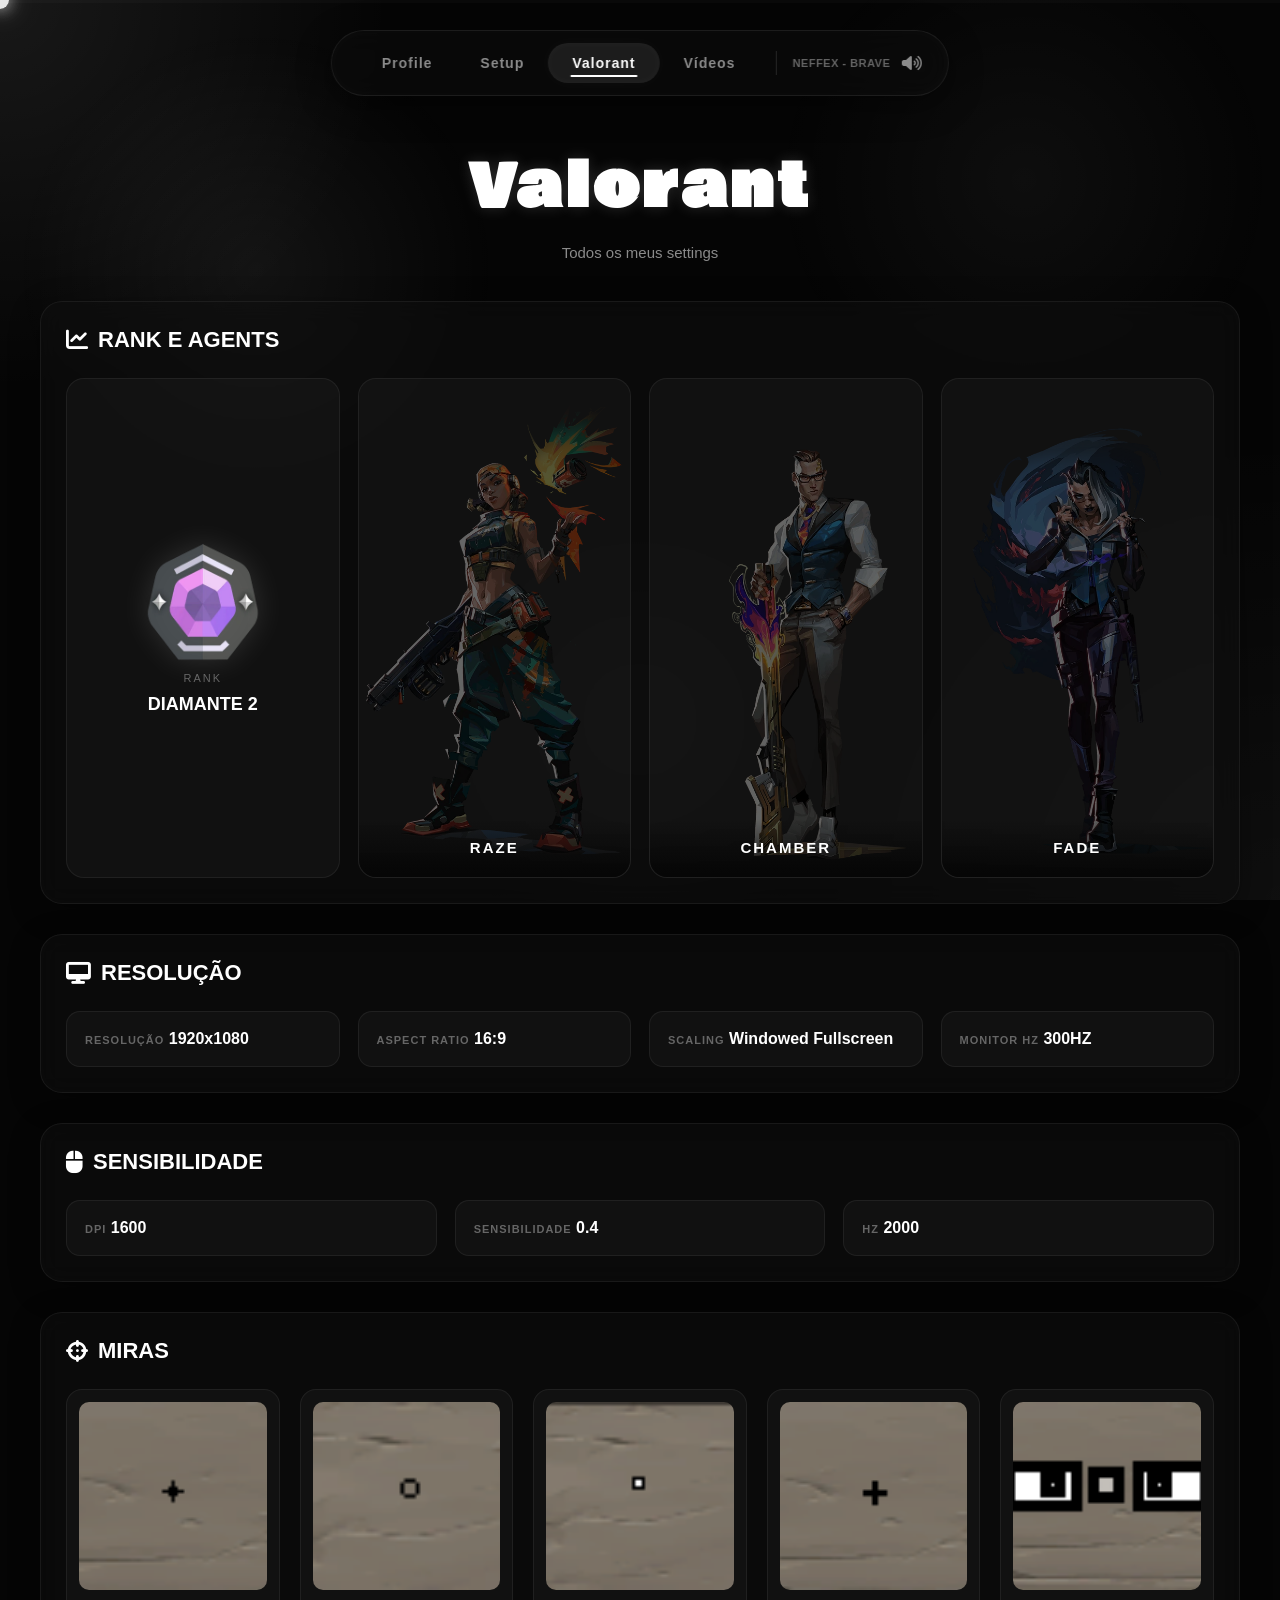
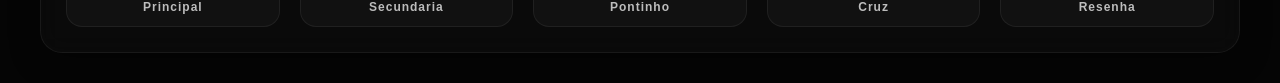
==== setting.html @ 1a4c0a7f "Add files via upload" ====
<!DOCTYPE html>
<html lang="pt-BR">
<head>
    <meta charset="UTF-8">
    <meta name="viewport" content="width=device-width, initial-scale=1.0">
    <title>KSn | Valorant</title>

    <link rel="icon" type="image/png" href="img/logo perfil.png">
    <link rel="stylesheet" href="setting-style.css">
    <link rel="stylesheet" href="https://cdnjs.cloudflare.com/ajax/libs/font-awesome/6.5.1/css/all.min.css">

    <link rel="preconnect" href="https://fonts.googleapis.com">
    <link rel="preconnect" href="https://fonts.gstatic.com" crossorigin>
    <link href="https://fonts.googleapis.com/css2?family=Bowlby+One&family=Carter+One&display=swap" rel="stylesheet">

    <meta name="author" content="KSn">
    <meta property="og:type" content="website">
    <meta property="og:url" content="https://khrissodre.github.io/KSn/">
    <meta property="og:title" content="KSn | Links Oficiais">
    <meta property="og:description" content="Acesse minhas redes sociais, lives e setup.">
    <meta property="og:image" content="https://khrissodre.github.io/KSn/img/logo perfil.png">
    <meta name="twitter:card" content="summary_large_image">
    <meta name="twitter:title" content="KSn | Profile">
    <meta name="twitter:description" content="Player de Valorant. Links oficiais aqui.">
    <meta name="twitter:image" content="img/logo perfil.png">
</head>
<body>

    <div class="music-progress-container">
        <div id="music-progress-bar" class="music-progress-fill"></div>
    </div>

    <div class="particles">
        <span></span><span></span><span></span><span></span>
        <span></span><span></span><span></span><span></span>
    </div>

    <div class="cursor"></div>

    <header>
        <nav class="navbar">
            <a href="index.html">Profile</a>
            <a href="setup.html">Setup</a>
            <a href="setting.html" class="active">Valorant</a>
            <a href="video.html">Vídeos</a>
            <div class="divisor"></div>
            
            <span id="music-status" class="music-text-status">NEFFEX - Brave</span>
            
            <button onclick="toggleMusic()" class="botao-musica" aria-label="Mutar/Desmutar música">
                <i id="img-music" class="fa-solid fa-volume-xmark"></i>
            </button>
        </nav>
    </header>

    <main class="setup-container">

        <h1 class="setup-title">Valorant</h1>
        <p class="setup-subtitle">Todos os meus settings</p>

        <section class="setup-group">
            <h2 class="group-title">
                <i class="fa-solid fa-chart-line"></i> RANK E AGENTS
            </h2>
            <div class="agents-grid">
                <div class="agent-card rank-highlight">
                    <div class="rank-info">
                        <img src="img/Diamond_2_Rank.webp" class="rank-img-main" alt="Rank Diamante 2">
                        <span class="rank-label">RANK</span>
                        <span class="rank-value">DIAMANTE 2</span>
                    </div>
                </div>

                <div class="agent-card">
                    <img src="img/Raze_Full.webp" class="agent-img-full" alt="Raze">
                    <div class="agent-overlay">
                        <span class="agent-name-tag">RAZE</span>
                    </div>
                </div>

                <div class="agent-card">
                    <img src="img/Chamber_Artwork_Full.webp" class="agent-img-full kj-fix" alt="Killjoy">
                    <div class="agent-overlay">
                        <span class="agent-name-tag">CHAMBER</span>
                    </div>
                </div>

                <div class="agent-card">
                    <img src="img/Fade_Full.webp" class="agent-img-full" alt="Fade">
                    <div class="agent-overlay">
                        <span class="agent-name-tag">FADE</span>
                    </div>
                </div>
            </div>
        </section>

        <section class="setup-group">
            <h2 class="group-title">
                <i class="fa-solid fa-desktop"></i> RESOLUÇÃO
            </h2>
            <div class="hardware-grid">
                <div class="hardware-card">
                    <span class="card-label">RESOLUÇÃO</span>
                    <span class="card-value">1920x1080</span>
                </div>
                <div class="hardware-card">
                    <span class="card-label">ASPECT RATIO</span>
                    <span class="card-value">16:9</span>
                </div>
                <div class="hardware-card">
                    <span class="card-label">SCALING</span>
                    <span class="card-value">Windowed Fullscreen</span>
                </div>
                <div class="hardware-card">
                    <span class="card-label">MONITOR HZ</span>
                    <span class="card-value">300HZ</span>
                </div>
            </div>
        </section>

        <section class="setup-group">
            <h2 class="group-title">
                <i class="fa-solid fa-mouse"></i> SENSIBILIDADE
            </h2>
            <div class="hardware-grid">
                <div class="hardware-card">
                    <span class="card-label">DPI</span>
                    <span class="card-value">1600</span>
                </div>
                <div class="hardware-card">
                    <span class="card-label">SENSIBILIDADE</span>
                    <span class="card-value">0.4</span>
                </div>
                <div class="hardware-card">
                    <span class="card-label">HZ</span>
                    <span class="card-value">2000</span>
                </div>
            </div>
        </section>

        <section class="setup-group">
            <h2 class="group-title">
                <i class="fa-solid fa-crosshairs"></i> MIRAS
            </h2>
            <div class="miras-grid">
                <div class="mira-card" data-copy="0;s;1;P;c;8;u;000000FF;h;0;d;1;b;1;z;3;0t;1;0l;3;0v;3;0o;0;0a;1;0f;0;1b;0;S;b;1;c;8;t;000000FF;s;0.642" data-bg="https://images.contentstack.io/v3/assets/bltb6530b2711edd0ca/blt6454d6aa96e622b7/5fa210214a1f680f4f9f7435/icebox_1.jpg">
                    <div class="mira-preview"><img src="img/mira.png" alt="Mira Principal" class="mira-thumb"></div>
                    <div class="mira-name">Principal</div>
                </div>

                <div class="mira-card" data-copy="0;P;c;8;h;0;f;0;0t;3;0l;1;0v;1;0g;1;0o;1;0a;1;0f;0;1t;0;1l;0;1o;0;1a;0;1f;0" data-bg="https://images.contentstack.io/v3/assets/bltb6530b2711edd0ca/blt56598379fc043da9/6078c89b3f9ff70f2af2f6e9/breeze_bg.jpg">
                    <div class="mira-preview"><img src="img/image.png" alt="Mira Secundaria" class="mira-thumb"></div>
                    <div class="mira-name">Secundaria</div>
                </div>

                <div class="mira-card" data-copy="0;P;o;1;d;1;f;0;0b;0;1b;0" data-bg="https://images.contentstack.io/v3/assets/bltb6530b2711edd0ca/blt0dfaa6ffdd0dd2d4/6171b12b5fb0ba2eb4e5e45c/fracture_keyart.jpg">
                    <div class="mira-preview"><img src="img/mirapotinho.png" alt="Mira Pontinho" class="mira-thumb"></div>
                    <div class="mira-name">Pontinho</div>
                </div>

                <div class="mira-card" data-copy="0;s;1;P;c;8;u;000000FF;h;0;d;1;a;0.0;0l;4;0v;4;0o;0;0a;1;0f;0;1b;0;S;b;1;c;8;t;000000FF;s;0.64" data-bg="https://images.contentstack.io/v3/assets/bltb6530b2711edd0ca/blt18b456860af867d7/642c8d20a672721473be9f65/Valorant_Bind_2023_v1.jpg">
                    <div class="mira-preview"><img src="img/cruzmira.png" alt="Mira Cruz" class="mira-thumb"></div>
                    <div class="mira-name">Cruz</div>
                </div>

                <div class="mira-card" data-copy="0;c;1;s;1;P;t;4;o;1;d;1;z;5;a;0.556;0t;10;0l;20;0v;0;0g;1;0o;13;0a;1;0f;0;1t;1;1l;1;1v;0;1g;1;1o;14;1a;1;1s;0.064;1e;0.375;S;c;0;s;0.628;o;1" data-bg="https://images.contentstack.io/v3/assets/bltb6530b2711edd0ca/blt8ef691b058fe8b14/62a1141df9012f462bb0df3a/Valorant_Pearl_Map_Loading_Screen.jpg">
                    <div class="mira-preview"><img src="img/resenhamira.png" alt="Mira Resenha" class="mira-thumb"></div>
                    <div class="mira-name">Resenha</div>
                </div>
            </div>
        </section>

    </main>

    <audio id="musica" loop preload="auto">
        <source src="audio/NEFFEX - Brave [Copyright Free] No.217.mp3" type="audio/mpeg">
    </audio>

    <div id="mira-modal" class="mira-modal-overlay">
        <div class="mira-modal-container">
            <button class="mira-modal-close" onclick="fecharModalMira()"><i class="fa-solid fa-xmark"></i></button>
            <div id="mira-modal-bg" class="mira-modal-gameplay">
                <img id="mira-modal-target" src="" alt="Mira Ampliada" class="mira-center-crosshair">
            </div>
            <div class="mira-modal-info">
                <h3 id="mira-modal-title">Nome da Mira</h3>
                <p><i class="fa-regular fa-copy"></i> Código copiado com sucesso! Pronto para importar no jogo.</p>
            </div>
        </div>
    </div>

    <script>
    // ==================================================
    // 1. CONTROLE DE ÁUDIO COM PROGRESSO VISUAL
    // ==================================================
    const musica = document.getElementById("musica");
    const iconeMusica = document.getElementById("img-music");
    const musicProgressBar = document.getElementById("music-progress-bar");

    if (musica) {
        musica.volume = 0.15;

        const musicaMutada = localStorage.getItem("musicMuted");
        if (musicaMutada === "true") {
            musica.muted = true;
            if (iconeMusica) iconeMusica.className = "fa-solid fa-volume-xmark";
        } else {
            musica.muted = false;
            if (iconeMusica) iconeMusica.className = "fa-solid fa-volume-high";
        }

        function sincronizarETocar() {
            const tempoSalvo = localStorage.getItem("musicTime");
            if (tempoSalvo && musica.currentTime === 0) {
                musica.currentTime = parseFloat(tempoSalvo);
            }
            musica.play().catch(() => { console.log("Autoplay aguardando interação."); });
        }

        musica.addEventListener("loadedmetadata", sincronizarETocar);
        sincronizarETocar();
        document.addEventListener("click", sincronizarETocar, { once: true });

        setInterval(() => {
            if (!musica.paused && musica.currentTime > 0) {
                localStorage.setItem("musicTime", musica.currentTime);
                
                if (musica.duration && musicProgressBar) {
                    const porcentagem = (musica.currentTime / musica.duration) * 100;
                    musicProgressBar.style.width = `${porcentagem}%`;
                }
            }
        }, 250);
    }

    window.toggleMusic = function() {
        if (!musica) return;
        musica.muted = !musica.muted;
        if (iconeMusica) {
            iconeMusica.className = musica.muted ? "fa-solid fa-volume-xmark" : "fa-solid fa-volume-high";
        }
        localStorage.setItem("musicMuted", musica.muted);
    };

    // ==================================================
    // 2. CONFIGURAÇÃO DO CURSOR CUSTOMIZADO E EVENTOS
    // ==================================================
    window.addEventListener("DOMContentLoaded", () => {
        const cursor = document.querySelector(".cursor");
        const modalOverlay = document.getElementById('mira-modal');
        
        if (cursor) {
            document.addEventListener("mousemove", (e) => {
                if (e.clientX >= window.innerWidth - 16 || e.clientY >= window.innerHeight - 5 || e.clientX <= 5 || e.clientY <= 5) {
                    cursor.style.display = "none";
                } else {
                    cursor.style.display = "block";
                }
                cursor.style.left = e.clientX + "px";
                cursor.style.top = e.clientY + "px";
            });

            document.addEventListener("mouseleave", () => {
                cursor.style.display = "none";
            });

            const hoverItems = document.querySelectorAll("a, button, .mira-card, .mira-modal-close");
            hoverItems.forEach(item => {
                item.addEventListener("mouseenter", () => cursor.classList.add("active"));
                item.addEventListener("mouseleave", () => cursor.classList.remove("active"));
            });

            const videoWrappers = document.querySelectorAll(".video-wrapper");
            videoWrappers.forEach(wrapper => {
                wrapper.addEventListener("mouseenter", () => cursor.style.display = "none");
                wrapper.addEventListener("mouseleave", () => cursor.style.display = "block");
            });
        }

        // Evento de fechamento ao clicar fora do container do modal
        if (modalOverlay) {
            modalOverlay.addEventListener('click', (e) => {
                if (e.target === modalOverlay) {
                    fecharModalMira();
                }
            });
        }
    });

    // ==================================================
    // 3. COPIAR MIRAS + SELETOR INTEGRADO DO MODAL SHOWCASE
    // ==================================================
    const miraCards = document.querySelectorAll(".mira-card");
    miraCards.forEach(card => {
        card.addEventListener("click", () => {
            const texto = card.getAttribute("data-copy");

            navigator.clipboard.writeText(texto).then(() => {
                const antiga = card.querySelector(".copy-mini");
                if (antiga) antiga.remove();

                const notif = document.createElement("div");
                notif.className = "copy-mini";
                notif.innerHTML = `<i class="fa-solid fa-check"></i> Copiado`;
                card.appendChild(notif);

                setTimeout(() => {
                    notif.style.opacity = "0";
                    notif.style.transform = "translateY(-5px)";
                    setTimeout(() => notif.remove(), 250);
                }, 1200);

                // --- Disparo do Modal Showcase ---
                const tituloMira = card.querySelector('.mira-name').innerText;
                const imagemMiraSrc = card.querySelector('.mira-thumb').src;
                const mapaFundoUrl = card.getAttribute('data-bg');

                document.getElementById('mira-modal-title').innerText = tituloMira;
                document.getElementById('mira-modal-target').src = imagemMiraSrc;
                document.getElementById('mira-modal-bg').style.backgroundImage = `url('${mapaFundoUrl}')`;

                const modal = document.getElementById('mira-modal');
                if (modal) modal.classList.add('active');
            });
        });
    });

    function fecharModalMira() {
        const modal = document.getElementById('mira-modal');
        if (modal) modal.classList.remove('active');
    }
    </script>
</body>
</html>
---- setting-style.css ----
/* ==================================================
   1. RESET / CONFIGURAÇÕES GLOBAIS & SCROLLBAR
================================================== */
* {
    margin: 0;
    padding: 0;
    box-sizing: border-box;
    scrollbar-width: thin;
    scrollbar-color: rgba(255, 255, 255, 0.25) rgba(255, 255, 255, 0.03);
}

/* CHROME / EDGE / SAFARI SCROLLBAR */
::-webkit-scrollbar {
    width: 10px;
}
::-webkit-scrollbar-track {
    background: rgba(255, 255, 255, 0.03);
    border-radius: 10px;
}
::-webkit-scrollbar-thumb {
    background: rgba(255, 255, 255, 0.15);
    border-radius: 10px;
    border: 2px solid rgba(0, 0, 0, 0.3);
}
::-webkit-scrollbar-thumb:hover {
    background: rgba(255, 255, 255, 0.3);
}

/* ==================================================
   2. ROOT VARIABLES
================================================== */
:root {
    --white: #ffffff;
    --white-soft: rgba(255, 255, 255, 0.12);
    --white-glow: rgba(255, 255, 255, 0.35);
    --bg: #050505;
    --card: #0f0f0f;
    --card-2: #141414;
    --text: #ffffff;
    --text-soft: #8b8b8b;
    --border: rgba(255, 255, 255, 0.08);
}

/* ==================================================
   3. BODY & BACKGROUND ANIMATION
================================================== */
body {
    font-family: 'Segoe UI', sans-serif;
    color: var(--text);
    overflow-x: hidden;
    min-height: 100vh;
    cursor: none; /* Cursor customizado apenas no desktop */
    position: relative;
    background: 
        radial-gradient(circle at top left, rgba(255, 255, 255, 0.08), transparent 25%),
        radial-gradient(circle at bottom right, rgba(255, 255, 255, 0.04), transparent 30%),
        #050505;
    background-attachment: fixed;
}

body::before {
    content: "";
    position: fixed;
    inset: 0;
    z-index: -2;
    pointer-events: none;
    background:
        radial-gradient(circle at 20% 30%, rgba(255, 255, 255, 0.06), transparent 20%),
        radial-gradient(circle at 80% 20%, rgba(255, 255, 255, 0.04), transparent 20%),
        radial-gradient(circle at 50% 80%, rgba(255, 255, 255, 0.04), transparent 25%);
    animation: backgroundMove 12s ease-in-out infinite alternate;
}

@keyframes backgroundMove {
    0% { transform: translateY(0) scale(1); }
    100% { transform: translateY(-20px) scale(1.05); }
}

/* ==================================================
   4. SISTEMA VISUAL DA MÚSICA (FIXED TOP BAR)
================================================== */
.music-progress-container {
    position: fixed;
    top: 0;
    left: 0;
    width: 100%;
    height: 3px;
    background: rgba(255, 255, 255, 0.02);
    z-index: 999999;
    overflow: hidden;
}

.music-progress-fill {
    height: 100%;
    width: 0%;
    background: #ffffff;
    box-shadow: 0 0 10px rgba(255, 255, 255, 0.8), 0 0 5px rgba(255, 255, 255, 0.4);
    transition: width 0.2s linear;
}

.music-text-status {
    font-size: 11px;
    font-weight: 600;
    letter-spacing: 0.5px;
    color: #8b8b8b;
    margin-right: 12px;
    text-transform: uppercase;
    white-space: nowrap;
    animation: textPulse 2s ease-in-out infinite alternate;
    opacity: 0.7;
    display: inline-block !important;
}

@keyframes textPulse {
    0% { opacity: 0.4; text-shadow: 0 0 0px rgba(255, 255, 255, 0); }
    100% { opacity: 0.8; text-shadow: 0 0 4px rgba(255, 255, 255, 0.1); }
}

/* ==================================================
   5. CURSOR CUSTOMIZADO
================================================== */
.cursor {
    position: fixed;
    top: 0;
    left: 0;
    z-index: 1000000;
    width: 18px;
    height: 18px;
    pointer-events: none;
    border-radius: 50%;
    background: rgba(255, 255, 255, 0.9);
    transform: translate(-50%, -50%);
    box-shadow: 0 0 15px rgba(255, 255, 255, 0.7), 0 0 30px rgba(255, 255, 255, 0.4);
    transition: width .2s ease, height .2s ease, background .2s ease, box-shadow .2s ease;
}

.cursor.active {
    width: 30px;
    height: 30px;
    background: rgba(255, 255, 255, 0.15);
    box-shadow: 0 0 20px rgba(255, 255, 255, 0.4);
}

/* Força elementos interativos a herdarem a ausência de cursor nativo no desktop */
a, button, .mira-card, .mira-modal-close {
    cursor: none;
}

/* ==================================================
   6. NAVBAR & ELEMENTS
================================================== */
.navbar {
    display: flex;
    align-items: center;
    width: fit-content;
    position: fixed;
    top: 10px;
    left: 50%;
    transform: translateX(-50%);
    z-index: 1000;
    margin: 20px auto 0;
    padding: 12px 26px;
    border-radius: 60px;
    border: 1px solid rgba(255, 255, 255, 0.08);
    background: rgba(15, 15, 15, 0.45);
    backdrop-filter: blur(14px);
    -webkit-backdrop-filter: blur(14px);
    box-shadow: 0 8px 35px rgba(0, 0, 0, 0.45), inset 0 0 20px rgba(255, 255, 255, 0.02);
    transition: .35s ease;
}

.navbar:hover {
    box-shadow: 0 10px 40px rgba(0, 0, 0, 0.55), 0 0 25px rgba(255, 255, 255, 0.05);
}

.navbar a {
    position: relative;
    text-decoration: none;
    color: #8b8b8b;
    font-size: 14px;
    font-weight: 600;
    letter-spacing: 1px;
    padding: 12px 24px;
    border-radius: 40px;
    transition: color .3s ease, background .3s ease, transform .3s ease;
}

.navbar a:hover {
    color: white;
    transform: translateY(-2px);
    background: rgba(255, 255, 255, 0.05);
}

.navbar a.active {
    color: white;
    background: rgba(255, 255, 255, 0.08);
    box-shadow: inset 0 0 10px rgba(255, 255, 255, 0.04), 0 0 15px rgba(255, 255, 255, 0.03);
}

.navbar a::after {
    content: "";
    position: absolute;
    left: 50%;
    bottom: 6px;
    width: 0%;
    height: 2px;
    border-radius: 10px;
    background: white;
    transform: translateX(-50%);
    transition: .35s ease;
}

.navbar a:hover::after,
.navbar a.active::after {
    width: 60%;
}

.divisor {
    width: 1px;
    height: 24px;
    margin: 0 16px;
    background: rgba(255, 255, 255, 0.12);
}

.botao-musica {
    display: inline-flex;
    align-items: center;
    justify-content: center;
    background: transparent;
    border: none;
    color: #8b8b8b;
    font-size: 16px;
    padding: 0;
    transition: color .3s ease, transform .3s ease;
}

.botao-musica:hover {
    color: #ffffff;
    transform: scale(1.15);
}

/* ==================================================
   7. LAYOUT MAIN CONTENT (TITLES & SECTIONS)
================================================== */
.setup-container {
    padding: 0 20px;
}

.setup-title {
    margin-top: 140px;
    text-align: center;
    font-family: 'Bowlby One', sans-serif;
    font-size: 60px;
    letter-spacing: 4px;
    color: white;
    text-shadow: 0 0 15px rgba(255, 255, 255, 0.15);
}

.setup-subtitle {
    text-align: center;
    margin-top: 10px;
    margin-bottom: 40px;
    color: var(--text-soft);
    font-size: 15px;
}

.setup-group {
    max-width: 1200px;
    margin: 0 auto 30px;
    padding: 25px;
    border-radius: 22px;
    background: rgba(15, 15, 15, 0.55);
    border: 1px solid rgba(255, 255, 255, 0.06);
    backdrop-filter: blur(12px);
    box-shadow: 0 8px 30px rgba(0, 0, 0, 0.35);
}

.group-title {
    display: flex;
    align-items: center;
    gap: 10px;
    margin-bottom: 25px;
    font-size: 22px;
    color: white;
}

.setup-title, .setup-subtitle, .setup-group {
    animation: fadeUp 1s ease forwards;
}

@keyframes fadeUp {
    from { opacity: 0; transform: translateY(30px); }
    to { opacity: 1; transform: translateY(0); }
}

/* ==================================================
   8. SEÇÃO: RANK E AGENTES
================================================== */
.agents-grid {
    display: grid;
    grid-template-columns: repeat(4, 1fr);
    gap: 18px;
}

.agent-card {
    position: relative;
    height: 500px;
    overflow: hidden;
    border-radius: 18px;
    background: rgba(255, 255, 255, 0.03);
    border: 1px solid rgba(255, 255, 255, 0.06);
    transition: .35s ease;
}

.agent-card:hover {
    transform: translateY(-5px);
    border-color: rgba(255, 255, 255, 0.18);
    box-shadow: 0 0 20px rgba(255, 255, 255, 0.05);
}

.agent-img-full {
    position: absolute;
    top: 50%;
    left: 50%;
    transform: translate(-50%, -50%);
    max-height: 470px;
    width: auto;
    object-fit: contain;
    padding-left: 18px;
    filter: brightness(0.4);
    transition: .35s ease;
}

.agent-card:nth-child(2) .agent-img-full { left: 48%; }
.agent-card:nth-child(3) .agent-img-full { left: 56%; }

.agent-card:hover .agent-img-full {
    transform: translate(-50%, -50%) scale(1.05);
    filter: brightness(1);
}

.agent-overlay {
    position: absolute;
    bottom: 0;
    width: 100%;
    padding: 20px;
    text-align: center;
    background: linear-gradient(to top, rgba(5, 5, 5, 0.95), transparent);
}

.agent-name-tag {
    font-size: 15px;
    font-weight: 700;
    letter-spacing: 2px;
    color: white;
}

.rank-highlight {
    display: flex;
    justify-content: center;
    align-items: center;
}

.rank-info {
    display: flex;
    flex-direction: column;
    align-items: center;
    gap: 10px;
}

.rank-img-main {
    width: 120px;
    filter: drop-shadow(0 0 15px rgba(255, 255, 255, 0.15));
}

.rank-label {
    font-size: 11px;
    letter-spacing: 2px;
    color: #666;
}

.rank-value {
    font-size: 18px;
    font-weight: 700;
    color: white;
}

/* ==================================================
   9. SEÇÕES: RESOLUÇÃO & SENSIBILIDADE
================================================== */
.hardware-grid {
    display: grid;
    grid-template-columns: repeat(auto-fit, minmax(180px, 1fr));
    gap: 18px;
}

.hardware-card {
    padding: 18px;
    border-radius: 14px;
    background: rgba(255, 255, 255, 0.03);
    border: 1px solid rgba(255, 255, 255, 0.06);
    transition: .3s ease;
}

.hardware-card:hover {
    transform: translateY(-4px);
    border-color: rgba(255, 255, 255, 0.18);
    background: rgba(255, 255, 255, 0.04);
}

.card-label {
    font-size: 11px;
    font-weight: 700;
    letter-spacing: 1px;
    color: #666;
}

.card-value {
    margin-top: 6px;
    font-size: 16px;
    font-weight: 600;
    color: white;
}

/* ==================================================
   10. SEÇÃO: MIRAS & COPY ACTION
================================================== */
.miras-grid {
    display: grid;
    grid-template-columns: repeat(5, 1fr);
    flex-wrap: wrap;
    gap: 20px;
}

.mira-card {
    position: relative;
    width: 100%;
    padding: 12px;
    border-radius: 16px;
    background: rgba(255, 255, 255, 0.03);
    border: 1px solid rgba(255, 255, 255, 0.06);
    transition: .3s ease;
}

.mira-card:hover {
    transform: translateY(-4px);
    border-color: rgba(255, 255, 255, 0.18);
}

.mira-preview {
    width: 100%;
    aspect-ratio: 1/1;
    overflow: hidden;
    border-radius: 10px;
    background: #111;
    display: flex;
    align-items: center;
    justify-content: center;
}

.mira-preview img {
    width: 100%;
    height: 100%;
    object-fit: cover;
    transition: .3s ease;
}

.mira-card:hover img {
    transform: scale(1.05);
}

.mira-name {
    margin-top: 10px;
    text-align: center;
    font-size: 12px;
    font-weight: 700;
    letter-spacing: 1px;
    color: #bdbdbd;
}

.copy-mini {
    position: absolute;
    top: 10px;
    right: 10px;
    z-index: 20;
    display: flex;
    align-items: center;
    gap: 6px;
    padding: 6px 10px;
    border-radius: 10px;
    background: rgba(0, 0, 0, 0.85);
    border: 1px solid rgba(255, 255, 255, 0.08);
    backdrop-filter: blur(10px);
    font-size: 11px;
    color: white;
    animation: fadeMini .25s ease;
}

@keyframes fadeMini {
    from { opacity: 0; transform: translateY(-6px); }
    to { opacity: 1; transform: translateY(0); }
}

/* ==================================================
   11. SISTEMA DE VISUALIZAÇÃO DE MIRAS (MODAL SHOWCASE)
================================================== */
.mira-modal-overlay {
    position: fixed;
    inset: 0;
    background: rgba(5, 5, 5, 0.82);
    backdrop-filter: blur(12px);
    -webkit-backdrop-filter: blur(12px);
    z-index: 999999;
    display: flex;
    align-items: center;
    justify-content: center;
    opacity: 0;
    pointer-events: none;
    transition: opacity 0.3s ease;
}

.mira-modal-overlay.active {
    opacity: 1;
    pointer-events: auto;
}

.mira-modal-container {
    width: 90%;
    max-width: 750px;
    background: rgba(15, 15, 15, 0.85);
    border: 1px solid var(--border);
    border-radius: 20px;
    overflow: hidden;
    position: relative;
    box-shadow: 0 25px 60px rgba(0, 0, 0, 0.65), inset 0 0 30px rgba(255, 255, 255, 0.01);
    transform: scale(0.92);
    transition: transform 0.3s cubic-bezier(0.34, 1.56, 0.64, 1);
    text-align: left; 
}

.mira-modal-overlay.active .mira-modal-container {
    transform: scale(1);
}

.mira-modal-close {
    position: absolute;
    top: 15px;
    right: 15px;
    background: rgba(5, 5, 5, 0.6);
    border: 1px solid var(--border);
    backdrop-filter: blur(5px);
    color: var(--text-soft);
    width: 38px;
    height: 38px;
    border-radius: 50%;
    display: flex;
    align-items: center;
    justify-content: center;
    font-size: 14px;
    z-index: 100;
    transition: color 0.3s, transform 0.3s, border-color 0.3s;
}

.mira-modal-close:hover {
    color: var(--text);
    border-color: rgba(255, 255, 255, 0.3);
    transform: scale(1.05);
}

.mira-modal-gameplay {
    width: 100%;
    height: 420px;
    background-size: cover;
    background-position: center;
    position: relative;
    display: flex;
    align-items: center;
    justify-content: center;
    border-bottom: 1px solid var(--border);
}

.mira-modal-gameplay::before {
    content: "";
    position: absolute;
    inset: 0;
    background: radial-gradient(circle, transparent 30%, rgba(5, 5, 5, 0.6) 100%);
    pointer-events: none;
}

.mira-center-crosshair {
    position: relative;
    z-index: 10;
    max-width: 55px;
    max-height: 55px;
    object-fit: contain;
    image-rendering: pixelated;
    filter: drop-shadow(0 0 1px rgba(0,0,0,0.5));
}

.mira-modal-info {
    padding: 22px 25px;
    background: rgba(10, 10, 10, 0.4);
    width: 100%;
}

.mira-modal-info h3 {
    font-size: 20px;
    font-weight: 700;
    margin-bottom: 6px;
    color: var(--text);
    letter-spacing: 0.5px;
}

.mira-modal-info p {
    font-size: 13px;
    color: var(--text-soft);
    display: flex;
    align-items: center;
    gap: 8px;
}

.mira-modal-info p i {
    color: #4cd137;
}

/* ==================================================
   12. MEDIA QUERIES (RESPONSIVIDADE)
================================================== */
@media (max-width: 992px) {
    .agents-grid {
        grid-template-columns: repeat(2, 1fr);
    }
    .agent-card {
        height: 400px;
    }
    .agent-img-full {
        max-height: 370px;
    }
}

@media (max-width: 768px) {
    /* Força o cursor nativo do celular e esconde o customizado */
    html, body, a, button, iframe, .card, .card * {
        cursor: auto !important;
    }
    
    .cursor, .music-text-status {
        display: none !important;
    }

    .navbar {
        top: 10px;
        width: 95%;
        padding: 10px 14px;
        justify-content: center;
        flex-wrap: wrap;
        gap: 6px;
        border-radius: 40px;
    }

    .navbar a {
        font-size: 12px;
        padding: 8px 10px;
        white-space: nowrap;
    }

    .divisor { 
        display: none; 
    }

    .botao-musica { 
        font-size: 14px; 
        padding: 6px; 
    }

    .setup-title { 
        font-size: 34px; 
        margin-top: 110px; 
        letter-spacing: 2px; 
    }

    .setup-subtitle { 
        font-size: 13px; 
        padding: 0 12px; 
    }

    .setup-group { 
        width: 100%; 
        padding: 16px; 
        border-radius: 16px; 
        margin: 0 auto 20px;
    }

    .agents-grid {
        grid-template-columns: 1fr;
    }

    .miras-grid {
        justify-content: center;
    }
    
    .mira-modal-gameplay {
        height: 280px;
    }
}
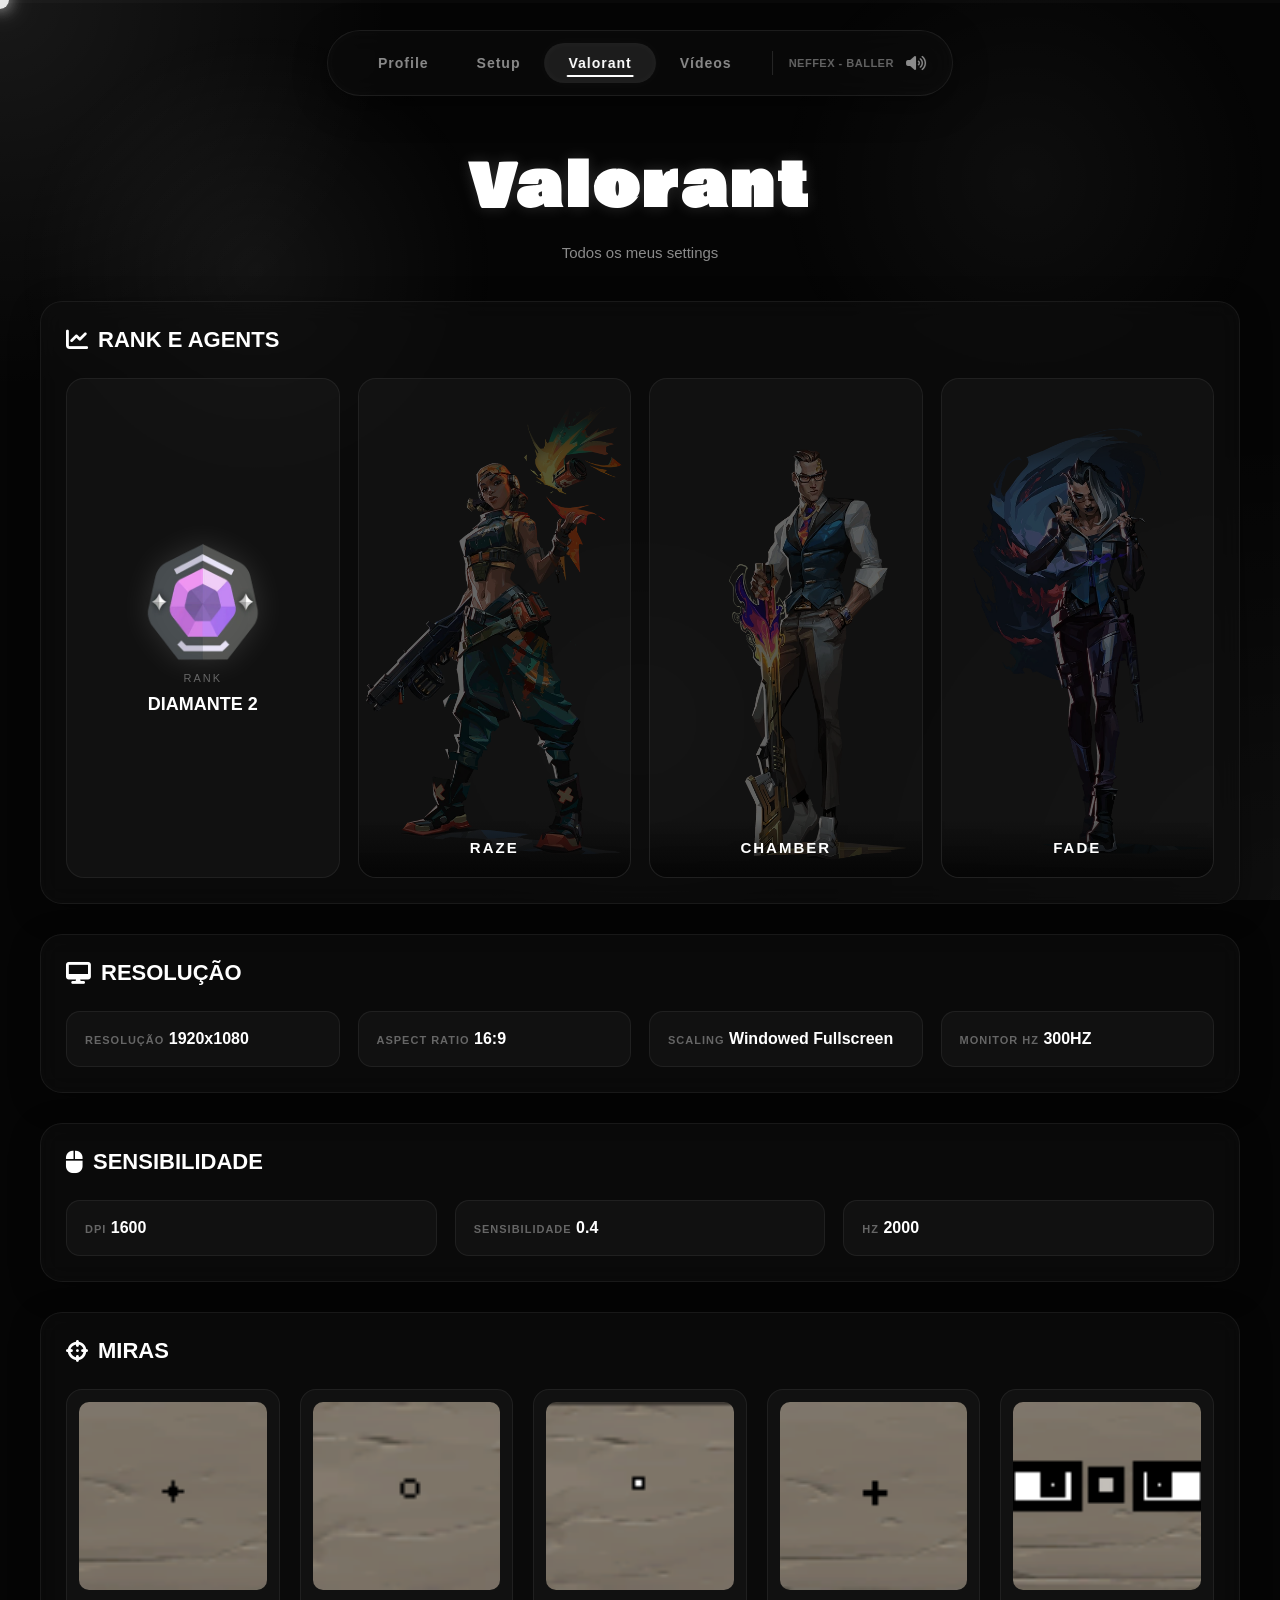
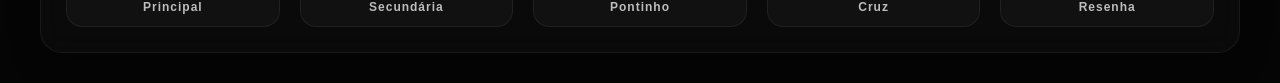
==== commit 04194ea0: "Add files via upload" ====
--- a/setting.html
+++ b/setting.html
@@ -45,7 +45,7 @@
             <a href="video.html">Vídeos</a>
             <div class="divisor"></div>
             
-            <span id="music-status" class="music-text-status">NEFFEX - Brave</span>
+            <span id="music-status" class="music-text-status">NEFFEX - Baller</span>
             
             <button onclick="toggleMusic()" class="botao-musica" aria-label="Mutar/Desmutar música">
                 <i id="img-music" class="fa-solid fa-volume-xmark"></i>
@@ -79,7 +79,7 @@
                 </div>
 
                 <div class="agent-card">
-                    <img src="img/Chamber_Artwork_Full.webp" class="agent-img-full kj-fix" alt="Killjoy">
+                    <img src="img/Chamber_Artwork_Full.webp" class="agent-img-full kj-fix" alt="Chamber">
                     <div class="agent-overlay">
                         <span class="agent-name-tag">CHAMBER</span>
                     </div>
@@ -143,28 +143,28 @@
                 <i class="fa-solid fa-crosshairs"></i> MIRAS
             </h2>
             <div class="miras-grid">
-                <div class="mira-card" data-copy="0;s;1;P;c;8;u;000000FF;h;0;d;1;b;1;z;3;0t;1;0l;3;0v;3;0o;0;0a;1;0f;0;1b;0;S;b;1;c;8;t;000000FF;s;0.642" data-bg="https://images.contentstack.io/v3/assets/bltb6530b2711edd0ca/blt6454d6aa96e622b7/5fa210214a1f680f4f9f7435/icebox_1.jpg">
-                    <div class="mira-preview"><img src="img/mira.png" alt="Mira Principal" class="mira-thumb"></div>
+                <div class="mira-card" data-copy="0;s;1;P;c;8;u;000000FF;h;0;d;1;b;1;z;3;0t;1;0l;3;0v;3;0o;0;0a;1;0f;0;1b;0;S;b;1;c;8;t;000000FF;s;0.642" data-image="img/Miraestrelinhafull.png">
+                    <div class="mira-preview"><img src="img/Miraestrelinha.png" alt="Mira Principal" class="mira-thumb"></div>
                     <div class="mira-name">Principal</div>
                 </div>
 
-                <div class="mira-card" data-copy="0;P;c;8;h;0;f;0;0t;3;0l;1;0v;1;0g;1;0o;1;0a;1;0f;0;1t;0;1l;0;1o;0;1a;0;1f;0" data-bg="https://images.contentstack.io/v3/assets/bltb6530b2711edd0ca/blt56598379fc043da9/6078c89b3f9ff70f2af2f6e9/breeze_bg.jpg">
-                    <div class="mira-preview"><img src="img/image.png" alt="Mira Secundaria" class="mira-thumb"></div>
-                    <div class="mira-name">Secundaria</div>
-                </div>
-
-                <div class="mira-card" data-copy="0;P;o;1;d;1;f;0;0b;0;1b;0" data-bg="https://images.contentstack.io/v3/assets/bltb6530b2711edd0ca/blt0dfaa6ffdd0dd2d4/6171b12b5fb0ba2eb4e5e45c/fracture_keyart.jpg">
-                    <div class="mira-preview"><img src="img/mirapotinho.png" alt="Mira Pontinho" class="mira-thumb"></div>
+                <div class="mira-card" data-copy="0;P;c;8;h;0;f;0;0t;3;0l;1;0v;1;0g;1;0o;1;0a;1;0f;0;1t;0;1l;0;1o;0;1a;0;1f;0" data-image="img/Miracirculofull.png">
+                    <div class="mira-preview"><img src="img/Miracirculo.png" alt="Mira Secundaria" class="mira-thumb"></div>
+                    <div class="mira-name">Secundária</div>
+                </div>
+
+                <div class="mira-card" data-copy="0;P;o;1;d;1;f;0;0b;0;1b;0" data-image="img/Mirapontinhofull.png">
+                    <div class="mira-preview"><img src="img/Mirapontinho.png" alt="Mira Pontinho" class="mira-thumb"></div>
                     <div class="mira-name">Pontinho</div>
                 </div>
 
-                <div class="mira-card" data-copy="0;s;1;P;c;8;u;000000FF;h;0;d;1;a;0.0;0l;4;0v;4;0o;0;0a;1;0f;0;1b;0;S;b;1;c;8;t;000000FF;s;0.64" data-bg="https://images.contentstack.io/v3/assets/bltb6530b2711edd0ca/blt18b456860af867d7/642c8d20a672721473be9f65/Valorant_Bind_2023_v1.jpg">
-                    <div class="mira-preview"><img src="img/cruzmira.png" alt="Mira Cruz" class="mira-thumb"></div>
+                <div class="mira-card" data-copy="0;s;1;P;c;8;u;000000FF;h;0;d;1;a;0.0;0l;4;0v;4;0o;0;0a;1;0f;0;1b;0;S;b;1;c;8;t;000000FF;s;0.64" data-image="img/Miracruzfull.png">
+                    <div class="mira-preview"><img src="img/Miracruz.png" alt="Mira Cruz" class="mira-thumb"></div>
                     <div class="mira-name">Cruz</div>
                 </div>
 
-                <div class="mira-card" data-copy="0;c;1;s;1;P;t;4;o;1;d;1;z;5;a;0.556;0t;10;0l;20;0v;0;0g;1;0o;13;0a;1;0f;0;1t;1;1l;1;1v;0;1g;1;1o;14;1a;1;1s;0.064;1e;0.375;S;c;0;s;0.628;o;1" data-bg="https://images.contentstack.io/v3/assets/bltb6530b2711edd0ca/blt8ef691b058fe8b14/62a1141df9012f462bb0df3a/Valorant_Pearl_Map_Loading_Screen.jpg">
-                    <div class="mira-preview"><img src="img/resenhamira.png" alt="Mira Resenha" class="mira-thumb"></div>
+                <div class="mira-card" data-copy="0;c;1;s;1;P;t;4;o;1;d;1;z;5;a;0.556;0t;10;0l;20;0v;0;0g;1;0o;13;0a;1;0f;0;1t;1;1l;1;1v;0;1g;1;1o;14;1a;1;1s;0.064;1e;0.375;S;c;0;s;0.628;o;1" data-image="img/Miraresenhafull.png">
+                    <div class="mira-preview"><img src="img/Miraresenha.png" alt="Mira Resenha" class="mira-thumb"></div>
                     <div class="mira-name">Resenha</div>
                 </div>
             </div>
@@ -173,21 +173,18 @@
     </main>
 
     <audio id="musica" loop preload="auto">
-        <source src="audio/NEFFEX - Brave [Copyright Free] No.217.mp3" type="audio/mpeg">
+        <source src="audio/NEFFEX - Baller.mp3" type="audio/mpeg">
     </audio>
 
-    <div id="mira-modal" class="mira-modal-overlay">
-        <div class="mira-modal-container">
-            <button class="mira-modal-close" onclick="fecharModalMira()"><i class="fa-solid fa-xmark"></i></button>
-            <div id="mira-modal-bg" class="mira-modal-gameplay">
-                <img id="mira-modal-target" src="" alt="Mira Ampliada" class="mira-center-crosshair">
-            </div>
-            <div class="mira-modal-info">
-                <h3 id="mira-modal-title">Nome da Mira</h3>
-                <p><i class="fa-regular fa-copy"></i> Código copiado com sucesso! Pronto para importar no jogo.</p>
-            </div>
-        </div>
-    </div>
+    <div id="mira-modal">
+
+    <button class="mira-modal-close" onclick="fecharModalMira()">
+        <i class="fa-solid fa-xmark"></i>
+    </button>
+
+    <img id="mira-modal-target">
+
+</div>
 
     <script>
     // ==================================================
@@ -288,42 +285,53 @@
     });
 
     // ==================================================
-    // 3. COPIAR MIRAS + SELETOR INTEGRADO DO MODAL SHOWCASE
-    // ==================================================
-    const miraCards = document.querySelectorAll(".mira-card");
-    miraCards.forEach(card => {
-        card.addEventListener("click", () => {
-            const texto = card.getAttribute("data-copy");
-
-            navigator.clipboard.writeText(texto).then(() => {
-                const antiga = card.querySelector(".copy-mini");
-                if (antiga) antiga.remove();
-
-                const notif = document.createElement("div");
-                notif.className = "copy-mini";
-                notif.innerHTML = `<i class="fa-solid fa-check"></i> Copiado`;
-                card.appendChild(notif);
-
-                setTimeout(() => {
-                    notif.style.opacity = "0";
-                    notif.style.transform = "translateY(-5px)";
-                    setTimeout(() => notif.remove(), 250);
-                }, 1200);
-
-                // --- Disparo do Modal Showcase ---
-                const tituloMira = card.querySelector('.mira-name').innerText;
-                const imagemMiraSrc = card.querySelector('.mira-thumb').src;
-                const mapaFundoUrl = card.getAttribute('data-bg');
-
-                document.getElementById('mira-modal-title').innerText = tituloMira;
-                document.getElementById('mira-modal-target').src = imagemMiraSrc;
-                document.getElementById('mira-modal-bg').style.backgroundImage = `url('${mapaFundoUrl}')`;
-
-                const modal = document.getElementById('mira-modal');
-                if (modal) modal.classList.add('active');
-            });
+// 3. COPIAR MIRAS + SELETOR INTEGRADO DO MODAL SHOWCASE
+// ==================================================
+const miraCards = document.querySelectorAll(".mira-card");
+
+miraCards.forEach(card => {
+
+    card.addEventListener("click", () => {
+
+        const texto = card.getAttribute("data-copy");
+
+        navigator.clipboard.writeText(texto).then(() => {
+
+            const antiga = card.querySelector(".copy-mini");
+            if (antiga) antiga.remove();
+
+            const notif = document.createElement("div");
+            notif.className = "copy-mini";
+            notif.innerHTML = `<i class="fa-solid fa-check"></i> Copiado`;
+
+            card.appendChild(notif);
+
+            setTimeout(() => {
+
+                notif.style.opacity = "0";
+                notif.style.transform = "translateY(-5px)";
+
+                setTimeout(() => notif.remove(), 250);
+
+            }, 1200);
+
+
+            // --- Disparo do Modal Showcase ---
+            const imagemMiraSrc = card.dataset.image;
+
+            document.getElementById('mira-modal-target').src = imagemMiraSrc;
+
+            const modal = document.getElementById('mira-modal');
+
+            if (modal) {
+                modal.classList.add('active');
+            }
+
         });
+
     });
+
+});
 
     function fecharModalMira() {
         const modal = document.getElementById('mira-modal');
--- a/setting-style.css
+++ b/setting-style.css
@@ -502,125 +502,105 @@
 }
 
 /* ==================================================
-   11. SISTEMA DE VISUALIZAÇÃO DE MIRAS (MODAL SHOWCASE)
-================================================== */
-.mira-modal-overlay {
+   11. MODAL DE MIRAS - ESTILO DISCORD
+================================================== */
+
+#mira-modal {
+
     position: fixed;
     inset: 0;
-    background: rgba(5, 5, 5, 0.82);
-    backdrop-filter: blur(12px);
-    -webkit-backdrop-filter: blur(12px);
+
+    display: flex;
+    align-items: center;
+    justify-content: center;
+
+    background: rgba(0,0,0,.82);
+    backdrop-filter: blur(10px);
+    -webkit-backdrop-filter: blur(10px);
+
+    opacity: 0;
+    visibility: hidden;
+
+    transition: .25s ease;
+
     z-index: 999999;
-    display: flex;
-    align-items: center;
-    justify-content: center;
-    opacity: 0;
-    pointer-events: none;
-    transition: opacity 0.3s ease;
-}
-
-.mira-modal-overlay.active {
+}
+
+
+#mira-modal.active {
+
     opacity: 1;
-    pointer-events: auto;
-}
-
-.mira-modal-container {
-    width: 90%;
-    max-width: 750px;
-    background: rgba(15, 15, 15, 0.85);
-    border: 1px solid var(--border);
-    border-radius: 20px;
-    overflow: hidden;
-    position: relative;
-    box-shadow: 0 25px 60px rgba(0, 0, 0, 0.65), inset 0 0 30px rgba(255, 255, 255, 0.01);
-    transform: scale(0.92);
-    transition: transform 0.3s cubic-bezier(0.34, 1.56, 0.64, 1);
-    text-align: left; 
-}
-
-.mira-modal-overlay.active .mira-modal-container {
+    visibility: visible;
+
+}
+
+
+/* Imagem grande */
+
+#mira-modal-target {
+
+    max-width: 90vw;
+    max-height: 90vh;
+
+    object-fit: contain;
+
+    border-radius: 14px;
+
+    box-shadow:
+        0 20px 60px rgba(0,0,0,.6);
+
+    transform: scale(.85);
+
+    transition:
+        transform .25s cubic-bezier(.34,1.56,.64,1);
+
+}
+
+
+#mira-modal.active #mira-modal-target {
+
     transform: scale(1);
-}
+
+}
+
+
+/* Botão fechar */
 
 .mira-modal-close {
-    position: absolute;
-    top: 15px;
-    right: 15px;
-    background: rgba(5, 5, 5, 0.6);
-    border: 1px solid var(--border);
-    backdrop-filter: blur(5px);
-    color: var(--text-soft);
-    width: 38px;
-    height: 38px;
+
+    position: fixed;
+
+    top: 25px;
+    right: 30px;
+
+    width: 42px;
+    height: 42px;
+
     border-radius: 50%;
-    display: flex;
-    align-items: center;
-    justify-content: center;
-    font-size: 14px;
-    z-index: 100;
-    transition: color 0.3s, transform 0.3s, border-color 0.3s;
-}
+
+    display:flex;
+    align-items:center;
+    justify-content:center;
+
+    background:rgba(0,0,0,.5);
+
+    border:1px solid rgba(255,255,255,.2);
+
+    color:white;
+
+    cursor:pointer;
+
+    font-size:18px;
+
+    z-index:1000000;
+
+}
+
 
 .mira-modal-close:hover {
-    color: var(--text);
-    border-color: rgba(255, 255, 255, 0.3);
-    transform: scale(1.05);
-}
-
-.mira-modal-gameplay {
-    width: 100%;
-    height: 420px;
-    background-size: cover;
-    background-position: center;
-    position: relative;
-    display: flex;
-    align-items: center;
-    justify-content: center;
-    border-bottom: 1px solid var(--border);
-}
-
-.mira-modal-gameplay::before {
-    content: "";
-    position: absolute;
-    inset: 0;
-    background: radial-gradient(circle, transparent 30%, rgba(5, 5, 5, 0.6) 100%);
-    pointer-events: none;
-}
-
-.mira-center-crosshair {
-    position: relative;
-    z-index: 10;
-    max-width: 55px;
-    max-height: 55px;
-    object-fit: contain;
-    image-rendering: pixelated;
-    filter: drop-shadow(0 0 1px rgba(0,0,0,0.5));
-}
-
-.mira-modal-info {
-    padding: 22px 25px;
-    background: rgba(10, 10, 10, 0.4);
-    width: 100%;
-}
-
-.mira-modal-info h3 {
-    font-size: 20px;
-    font-weight: 700;
-    margin-bottom: 6px;
-    color: var(--text);
-    letter-spacing: 0.5px;
-}
-
-.mira-modal-info p {
-    font-size: 13px;
-    color: var(--text-soft);
-    display: flex;
-    align-items: center;
-    gap: 8px;
-}
-
-.mira-modal-info p i {
-    color: #4cd137;
+
+    transform:scale(1.1);
+
 }
 
 /* ==================================================
@@ -692,11 +672,14 @@
     }
 
     .agents-grid {
-        grid-template-columns: 1fr;
+        grid-template-columns: repeat(2, 1fr);
+        gap: 12px;
     }
 
     .miras-grid {
         justify-content: center;
+        grid-template-columns: repeat(3, 1fr);
+        gap: 12px;
     }
     
     .mira-modal-gameplay {
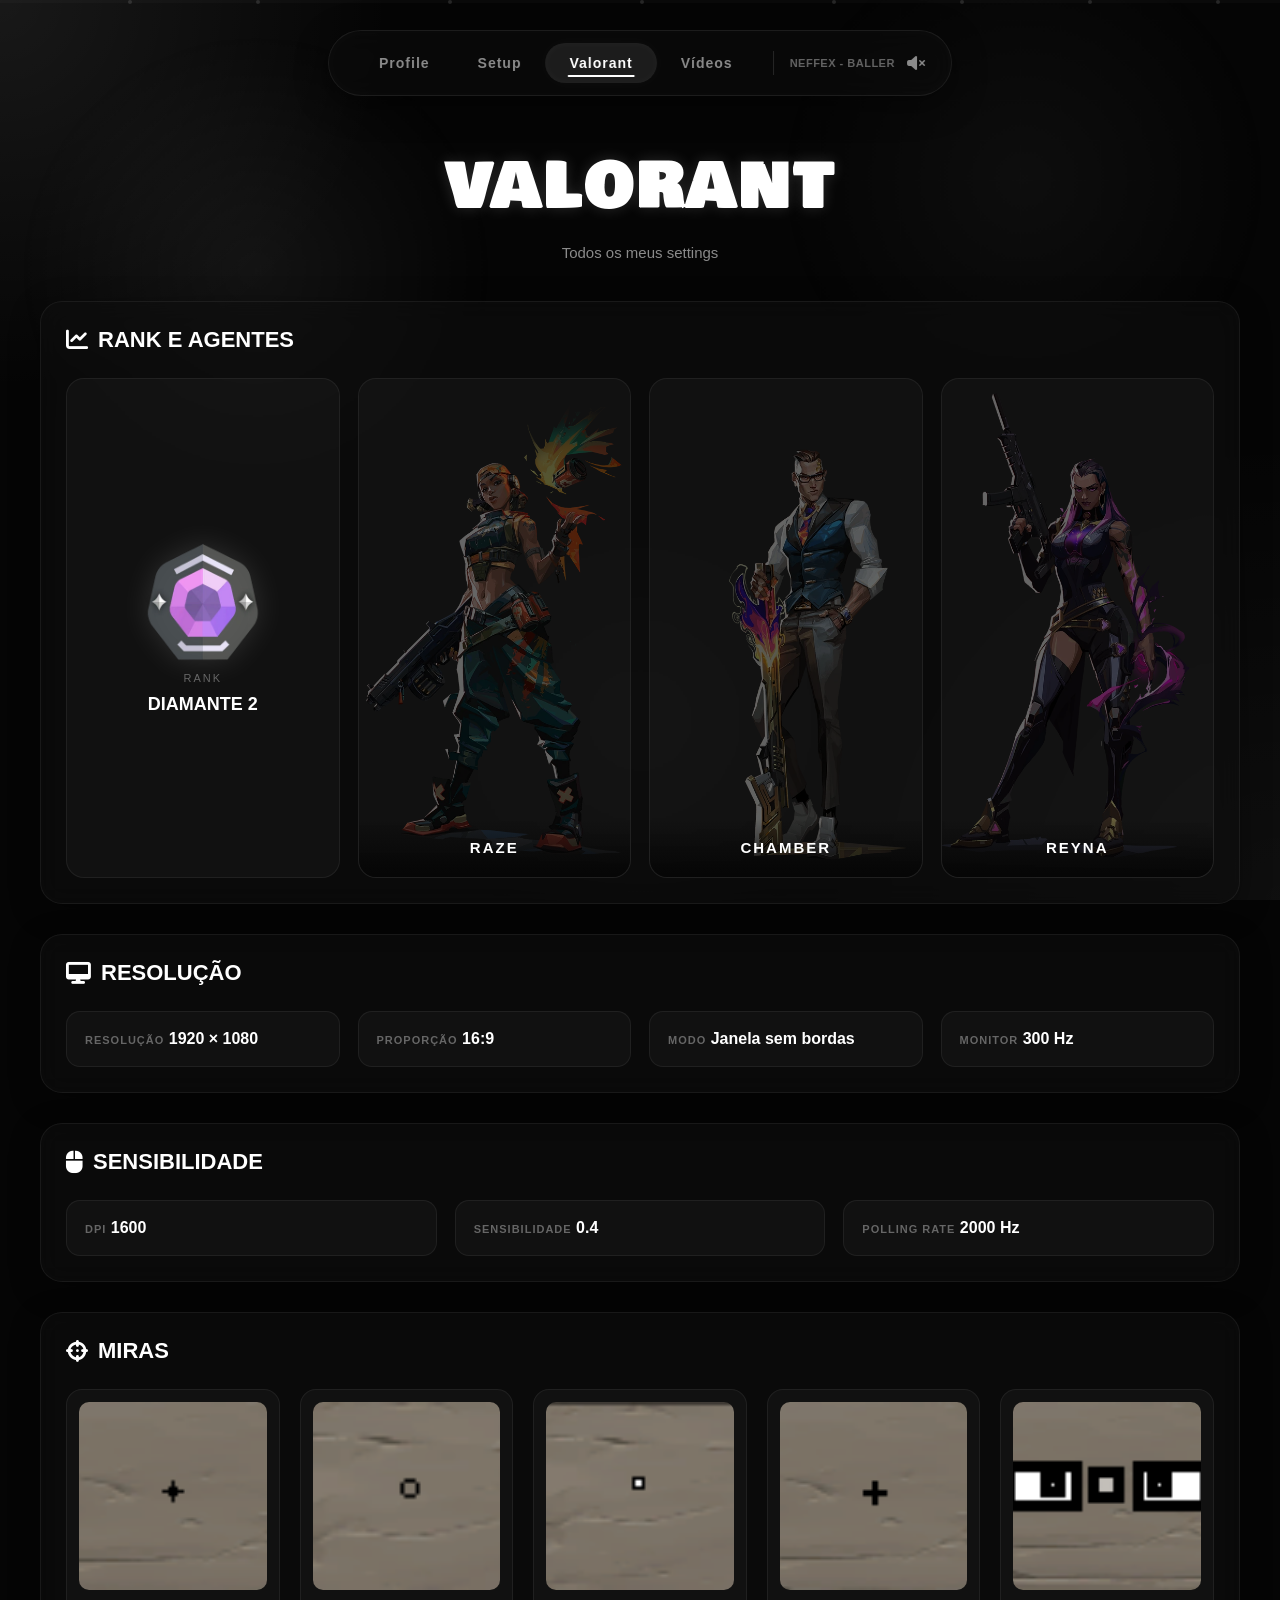
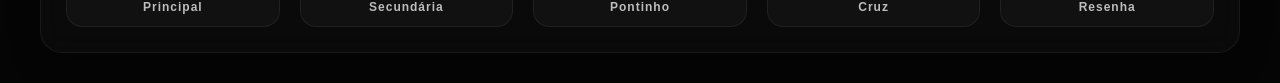
==== commit 3743bd1e: "Add files via upload" ====
--- a/setting.html
+++ b/setting.html
@@ -1,342 +1,373 @@
 <!DOCTYPE html>
 <html lang="pt-BR">
+
 <head>
     <meta charset="UTF-8">
     <meta name="viewport" content="width=device-width, initial-scale=1.0">
+
     <title>KSn | Valorant</title>
 
     <link rel="icon" type="image/png" href="img/logo perfil.png">
-    <link rel="stylesheet" href="setting-style.css">
-    <link rel="stylesheet" href="https://cdnjs.cloudflare.com/ajax/libs/font-awesome/6.5.1/css/all.min.css">
+
+    <link
+        rel="stylesheet"
+        href="https://cdnjs.cloudflare.com/ajax/libs/font-awesome/6.5.1/css/all.min.css"
+    >
+
+    <link rel="stylesheet" href="assets/css/global.css">
+    <link rel="stylesheet" href="assets/css/layout.css">
+    <link rel="stylesheet" href="assets/css/settings.css">
 
     <link rel="preconnect" href="https://fonts.googleapis.com">
-    <link rel="preconnect" href="https://fonts.gstatic.com" crossorigin>
-    <link href="https://fonts.googleapis.com/css2?family=Bowlby+One&family=Carter+One&display=swap" rel="stylesheet">
+
+    <link
+        rel="preconnect"
+        href="https://fonts.gstatic.com"
+        crossorigin
+    >
+
+    <link
+        href="https://fonts.googleapis.com/css2?family=Bowlby+One&family=Carter+One&display=swap"
+        rel="stylesheet"
+    >
 
     <meta name="author" content="KSn">
+
     <meta property="og:type" content="website">
-    <meta property="og:url" content="https://khrissodre.github.io/KSn/">
-    <meta property="og:title" content="KSn | Links Oficiais">
-    <meta property="og:description" content="Acesse minhas redes sociais, lives e setup.">
-    <meta property="og:image" content="https://khrissodre.github.io/KSn/img/logo perfil.png">
+    <meta property="og:url" content="https://khrissodre.github.io/KSn/setting.html">
+    <meta property="og:title" content="KSn | Valorant">
+    <meta property="og:description" content="Confira minhas configurações, rank, agentes, sensibilidade e miras no Valorant.">
+    <meta property="og:image" content="https://khrissodre.github.io/KSn/img/logo%20perfil.png">
+
     <meta name="twitter:card" content="summary_large_image">
-    <meta name="twitter:title" content="KSn | Profile">
-    <meta name="twitter:description" content="Player de Valorant. Links oficiais aqui.">
-    <meta name="twitter:image" content="img/logo perfil.png">
+    <meta name="twitter:title" content="KSn | Valorant">
+    <meta name="twitter:description" content="Confira minhas configurações, rank, agentes, sensibilidade e miras no Valorant.">
+    <meta name="twitter:image" content="https://khrissodre.github.io/KSn/img/logo%20perfil.png">
 </head>
+
 <body>
 
     <div class="music-progress-container">
         <div id="music-progress-bar" class="music-progress-fill"></div>
     </div>
 
-    <div class="particles">
-        <span></span><span></span><span></span><span></span>
-        <span></span><span></span><span></span><span></span>
+    <div class="particles" aria-hidden="true">
+        <span></span>
+        <span></span>
+        <span></span>
+        <span></span>
+        <span></span>
+        <span></span>
+        <span></span>
+        <span></span>
     </div>
 
-    <div class="cursor"></div>
+    <div class="cursor" aria-hidden="true"></div>
 
     <header>
-        <nav class="navbar">
+        <nav class="navbar" aria-label="Navegação principal">
+
             <a href="index.html">Profile</a>
             <a href="setup.html">Setup</a>
             <a href="setting.html" class="active">Valorant</a>
             <a href="video.html">Vídeos</a>
-            <div class="divisor"></div>
-            
-            <span id="music-status" class="music-text-status">NEFFEX - Baller</span>
-            
-            <button onclick="toggleMusic()" class="botao-musica" aria-label="Mutar/Desmutar música">
-                <i id="img-music" class="fa-solid fa-volume-xmark"></i>
+
+            <div class="divisor" aria-hidden="true"></div>
+
+            <span
+                id="music-status"
+                class="music-text-status"
+            >
+                NEFFEX - Baller
+            </span>
+
+            <button
+                type="button"
+                onclick="toggleMusic()"
+                class="botao-musica"
+                aria-label="Ativar ou desativar música"
+            >
+                <i
+                    id="img-music"
+                    class="fa-solid fa-volume-xmark"
+                    aria-hidden="true"
+                ></i>
             </button>
+
         </nav>
     </header>
 
     <main class="setup-container">
 
-        <h1 class="setup-title">Valorant</h1>
-        <p class="setup-subtitle">Todos os meus settings</p>
+        <h1 class="setup-title">VALORANT</h1>
+
+        <p class="setup-subtitle">
+            Todos os meus settings
+        </p>
 
         <section class="setup-group">
+
             <h2 class="group-title">
-                <i class="fa-solid fa-chart-line"></i> RANK E AGENTS
+                <i class="fa-solid fa-chart-line" aria-hidden="true"></i>
+                RANK E AGENTES
             </h2>
+
             <div class="agents-grid">
+
                 <div class="agent-card rank-highlight">
                     <div class="rank-info">
-                        <img src="img/Diamond_2_Rank.webp" class="rank-img-main" alt="Rank Diamante 2">
+
+                        <img
+                            src="assets/img/icones/Diamond_2_Rank.webp"
+                            class="rank-img-main"
+                            alt="Rank Diamante 2"
+                        >
+
                         <span class="rank-label">RANK</span>
                         <span class="rank-value">DIAMANTE 2</span>
+
                     </div>
                 </div>
 
                 <div class="agent-card">
-                    <img src="img/Raze_Full.webp" class="agent-img-full" alt="Raze">
+
+                    <img
+                        src="assets/img/icones/Raze_Full.webp"
+                        class="agent-img-full"
+                        alt="Agente Raze"
+                    >
+
                     <div class="agent-overlay">
                         <span class="agent-name-tag">RAZE</span>
                     </div>
+
                 </div>
 
                 <div class="agent-card">
-                    <img src="img/Chamber_Artwork_Full.webp" class="agent-img-full kj-fix" alt="Chamber">
+
+                    <img
+                        src="assets/img/icones/Chamber_Artwork_Full.webp"
+                        class="agent-img-full"
+                        alt="Agente Chamber"
+                    >
+
                     <div class="agent-overlay">
                         <span class="agent-name-tag">CHAMBER</span>
                     </div>
+
                 </div>
 
                 <div class="agent-card">
-                    <img src="img/Fade_Full.webp" class="agent-img-full" alt="Fade">
+
+                    <img
+                        src="assets/img/icones/Reyna_Full.webp"
+                        class="agent-img-full"
+                        alt="Agente Reyna"
+                    >
+
                     <div class="agent-overlay">
-                        <span class="agent-name-tag">FADE</span>
-                    </div>
-                </div>
+                        <span class="agent-name-tag">REYNA</span>
+                    </div>
+
+                </div>
+
             </div>
         </section>
 
         <section class="setup-group">
+
             <h2 class="group-title">
-                <i class="fa-solid fa-desktop"></i> RESOLUÇÃO
+                <i class="fa-solid fa-desktop" aria-hidden="true"></i>
+                RESOLUÇÃO
             </h2>
+
             <div class="hardware-grid">
+
                 <div class="hardware-card">
                     <span class="card-label">RESOLUÇÃO</span>
-                    <span class="card-value">1920x1080</span>
-                </div>
-                <div class="hardware-card">
-                    <span class="card-label">ASPECT RATIO</span>
+                    <span class="card-value">1920 × 1080</span>
+                </div>
+
+                <div class="hardware-card">
+                    <span class="card-label">PROPORÇÃO</span>
                     <span class="card-value">16:9</span>
                 </div>
-                <div class="hardware-card">
-                    <span class="card-label">SCALING</span>
-                    <span class="card-value">Windowed Fullscreen</span>
-                </div>
-                <div class="hardware-card">
-                    <span class="card-label">MONITOR HZ</span>
-                    <span class="card-value">300HZ</span>
-                </div>
+
+                <div class="hardware-card">
+                    <span class="card-label">MODO</span>
+                    <span class="card-value">Janela sem bordas</span>
+                </div>
+
+                <div class="hardware-card">
+                    <span class="card-label">MONITOR</span>
+                    <span class="card-value">300 Hz</span>
+                </div>
+
             </div>
         </section>
 
         <section class="setup-group">
+
             <h2 class="group-title">
-                <i class="fa-solid fa-mouse"></i> SENSIBILIDADE
+                <i class="fa-solid fa-computer-mouse" aria-hidden="true"></i>
+                SENSIBILIDADE
             </h2>
+
             <div class="hardware-grid">
+
                 <div class="hardware-card">
                     <span class="card-label">DPI</span>
                     <span class="card-value">1600</span>
                 </div>
+
                 <div class="hardware-card">
                     <span class="card-label">SENSIBILIDADE</span>
                     <span class="card-value">0.4</span>
                 </div>
-                <div class="hardware-card">
-                    <span class="card-label">HZ</span>
-                    <span class="card-value">2000</span>
-                </div>
+
+                <div class="hardware-card">
+                    <span class="card-label">POLLING RATE</span>
+                    <span class="card-value">2000 Hz</span>
+                </div>
+
             </div>
         </section>
 
         <section class="setup-group">
+
             <h2 class="group-title">
-                <i class="fa-solid fa-crosshairs"></i> MIRAS
+                <i class="fa-solid fa-crosshairs" aria-hidden="true"></i>
+                MIRAS
             </h2>
+
             <div class="miras-grid">
-                <div class="mira-card" data-copy="0;s;1;P;c;8;u;000000FF;h;0;d;1;b;1;z;3;0t;1;0l;3;0v;3;0o;0;0a;1;0f;0;1b;0;S;b;1;c;8;t;000000FF;s;0.642" data-image="img/Miraestrelinhafull.png">
-                    <div class="mira-preview"><img src="img/Miraestrelinha.png" alt="Mira Principal" class="mira-thumb"></div>
+
+                <div
+                    class="mira-card"
+                    tabindex="0"
+                    role="button"
+                    data-copy="0;s;1;P;c;8;u;000000FF;h;0;d;1;b;1;z;3;0t;1;0l;3;0v;3;0o;0;0a;1;0f;0;1b;0;S;b;1;c;8;t;000000FF;s;0.642"
+                    data-image="assets/img/partners/Miraestrelinhafull.png"
+                >
+                    <div class="mira-preview">
+                        <img
+                            src="assets/img/partners/Miraestrelinha.png"
+                            alt="Mira principal"
+                            class="mira-thumb"
+                        >
+                    </div>
+
                     <div class="mira-name">Principal</div>
                 </div>
 
-                <div class="mira-card" data-copy="0;P;c;8;h;0;f;0;0t;3;0l;1;0v;1;0g;1;0o;1;0a;1;0f;0;1t;0;1l;0;1o;0;1a;0;1f;0" data-image="img/Miracirculofull.png">
-                    <div class="mira-preview"><img src="img/Miracirculo.png" alt="Mira Secundaria" class="mira-thumb"></div>
+                <div
+                    class="mira-card"
+                    tabindex="0"
+                    role="button"
+                    data-copy="0;P;c;8;h;0;f;0;0t;3;0l;1;0v;1;0g;1;0o;1;0a;1;0f;0;1t;0;1l;0;1o;0;1a;0;1f;0"
+                    data-image="assets/img/partners/Miracirculofull.png"
+                >
+                    <div class="mira-preview">
+                        <img
+                            src="assets/img/partners/Miracirculo.png"
+                            alt="Mira secundária"
+                            class="mira-thumb"
+                        >
+                    </div>
+
                     <div class="mira-name">Secundária</div>
                 </div>
 
-                <div class="mira-card" data-copy="0;P;o;1;d;1;f;0;0b;0;1b;0" data-image="img/Mirapontinhofull.png">
-                    <div class="mira-preview"><img src="img/Mirapontinho.png" alt="Mira Pontinho" class="mira-thumb"></div>
+                <div
+                    class="mira-card"
+                    tabindex="0"
+                    role="button"
+                    data-copy="0;P;o;1;d;1;f;0;0b;0;1b;0"
+                    data-image="assets/img/partners/Mirapontinhofull.png"
+                >
+                    <div class="mira-preview">
+                        <img
+                            src="assets/img/partners/Mirapontinho.png"
+                            alt="Mira pontinho"
+                            class="mira-thumb"
+                        >
+                    </div>
+
                     <div class="mira-name">Pontinho</div>
                 </div>
 
-                <div class="mira-card" data-copy="0;s;1;P;c;8;u;000000FF;h;0;d;1;a;0.0;0l;4;0v;4;0o;0;0a;1;0f;0;1b;0;S;b;1;c;8;t;000000FF;s;0.64" data-image="img/Miracruzfull.png">
-                    <div class="mira-preview"><img src="img/Miracruz.png" alt="Mira Cruz" class="mira-thumb"></div>
+                <div
+                    class="mira-card"
+                    tabindex="0"
+                    role="button"
+                    data-copy="0;s;1;P;c;8;u;000000FF;h;0;d;1;a;0.0;0l;4;0v;4;0o;0;0a;1;0f;0;1b;0;S;b;1;c;8;t;000000FF;s;0.64"
+                    data-image="assets/img/partners/Miracruzfull.png"
+                >
+                    <div class="mira-preview">
+                        <img
+                            src="assets/img/partners/Miracruz.png"
+                            alt="Mira cruz"
+                            class="mira-thumb"
+                        >
+                    </div>
+
                     <div class="mira-name">Cruz</div>
                 </div>
 
-                <div class="mira-card" data-copy="0;c;1;s;1;P;t;4;o;1;d;1;z;5;a;0.556;0t;10;0l;20;0v;0;0g;1;0o;13;0a;1;0f;0;1t;1;1l;1;1v;0;1g;1;1o;14;1a;1;1s;0.064;1e;0.375;S;c;0;s;0.628;o;1" data-image="img/Miraresenhafull.png">
-                    <div class="mira-preview"><img src="img/Miraresenha.png" alt="Mira Resenha" class="mira-thumb"></div>
+                <div
+                    class="mira-card"
+                    tabindex="0"
+                    role="button"
+                    data-copy="0;c;1;s;1;P;t;4;o;1;d;1;z;5;a;0.556;0t;10;0l;20;0v;0;0g;1;0o;13;0a;1;0f;0;1t;1;1l;1;1v;0;1g;1;1o;14;1a;1;1s;0.064;1e;0.375;S;c;0;s;0.628;o;1"
+                    data-image="assets/img/partners/Miraresenhafull.png"
+                >
+                    <div class="mira-preview">
+                        <img
+                            src="assets/img/partners/Miraresenha.png"
+                            alt="Mira resenha"
+                            class="mira-thumb"
+                        >
+                    </div>
+
                     <div class="mira-name">Resenha</div>
                 </div>
+
             </div>
         </section>
 
     </main>
 
     <audio id="musica" loop preload="auto">
-        <source src="audio/NEFFEX - Baller.mp3" type="audio/mpeg">
+        <source
+            src="assets/audio/NEFFEX - Baller.mp3"
+            type="audio/mpeg"
+        >
     </audio>
 
-    <div id="mira-modal">
-
-    <button class="mira-modal-close" onclick="fecharModalMira()">
-        <i class="fa-solid fa-xmark"></i>
-    </button>
-
-    <img id="mira-modal-target">
-
-</div>
-
-    <script>
-    // ==================================================
-    // 1. CONTROLE DE ÁUDIO COM PROGRESSO VISUAL
-    // ==================================================
-    const musica = document.getElementById("musica");
-    const iconeMusica = document.getElementById("img-music");
-    const musicProgressBar = document.getElementById("music-progress-bar");
-
-    if (musica) {
-        musica.volume = 0.15;
-
-        const musicaMutada = localStorage.getItem("musicMuted");
-        if (musicaMutada === "true") {
-            musica.muted = true;
-            if (iconeMusica) iconeMusica.className = "fa-solid fa-volume-xmark";
-        } else {
-            musica.muted = false;
-            if (iconeMusica) iconeMusica.className = "fa-solid fa-volume-high";
-        }
-
-        function sincronizarETocar() {
-            const tempoSalvo = localStorage.getItem("musicTime");
-            if (tempoSalvo && musica.currentTime === 0) {
-                musica.currentTime = parseFloat(tempoSalvo);
-            }
-            musica.play().catch(() => { console.log("Autoplay aguardando interação."); });
-        }
-
-        musica.addEventListener("loadedmetadata", sincronizarETocar);
-        sincronizarETocar();
-        document.addEventListener("click", sincronizarETocar, { once: true });
-
-        setInterval(() => {
-            if (!musica.paused && musica.currentTime > 0) {
-                localStorage.setItem("musicTime", musica.currentTime);
-                
-                if (musica.duration && musicProgressBar) {
-                    const porcentagem = (musica.currentTime / musica.duration) * 100;
-                    musicProgressBar.style.width = `${porcentagem}%`;
-                }
-            }
-        }, 250);
-    }
-
-    window.toggleMusic = function() {
-        if (!musica) return;
-        musica.muted = !musica.muted;
-        if (iconeMusica) {
-            iconeMusica.className = musica.muted ? "fa-solid fa-volume-xmark" : "fa-solid fa-volume-high";
-        }
-        localStorage.setItem("musicMuted", musica.muted);
-    };
-
-    // ==================================================
-    // 2. CONFIGURAÇÃO DO CURSOR CUSTOMIZADO E EVENTOS
-    // ==================================================
-    window.addEventListener("DOMContentLoaded", () => {
-        const cursor = document.querySelector(".cursor");
-        const modalOverlay = document.getElementById('mira-modal');
-        
-        if (cursor) {
-            document.addEventListener("mousemove", (e) => {
-                if (e.clientX >= window.innerWidth - 16 || e.clientY >= window.innerHeight - 5 || e.clientX <= 5 || e.clientY <= 5) {
-                    cursor.style.display = "none";
-                } else {
-                    cursor.style.display = "block";
-                }
-                cursor.style.left = e.clientX + "px";
-                cursor.style.top = e.clientY + "px";
-            });
-
-            document.addEventListener("mouseleave", () => {
-                cursor.style.display = "none";
-            });
-
-            const hoverItems = document.querySelectorAll("a, button, .mira-card, .mira-modal-close");
-            hoverItems.forEach(item => {
-                item.addEventListener("mouseenter", () => cursor.classList.add("active"));
-                item.addEventListener("mouseleave", () => cursor.classList.remove("active"));
-            });
-
-            const videoWrappers = document.querySelectorAll(".video-wrapper");
-            videoWrappers.forEach(wrapper => {
-                wrapper.addEventListener("mouseenter", () => cursor.style.display = "none");
-                wrapper.addEventListener("mouseleave", () => cursor.style.display = "block");
-            });
-        }
-
-        // Evento de fechamento ao clicar fora do container do modal
-        if (modalOverlay) {
-            modalOverlay.addEventListener('click', (e) => {
-                if (e.target === modalOverlay) {
-                    fecharModalMira();
-                }
-            });
-        }
-    });
-
-    // ==================================================
-// 3. COPIAR MIRAS + SELETOR INTEGRADO DO MODAL SHOWCASE
-// ==================================================
-const miraCards = document.querySelectorAll(".mira-card");
-
-miraCards.forEach(card => {
-
-    card.addEventListener("click", () => {
-
-        const texto = card.getAttribute("data-copy");
-
-        navigator.clipboard.writeText(texto).then(() => {
-
-            const antiga = card.querySelector(".copy-mini");
-            if (antiga) antiga.remove();
-
-            const notif = document.createElement("div");
-            notif.className = "copy-mini";
-            notif.innerHTML = `<i class="fa-solid fa-check"></i> Copiado`;
-
-            card.appendChild(notif);
-
-            setTimeout(() => {
-
-                notif.style.opacity = "0";
-                notif.style.transform = "translateY(-5px)";
-
-                setTimeout(() => notif.remove(), 250);
-
-            }, 1200);
-
-
-            // --- Disparo do Modal Showcase ---
-            const imagemMiraSrc = card.dataset.image;
-
-            document.getElementById('mira-modal-target').src = imagemMiraSrc;
-
-            const modal = document.getElementById('mira-modal');
-
-            if (modal) {
-                modal.classList.add('active');
-            }
-
-        });
-
-    });
-
-});
-
-    function fecharModalMira() {
-        const modal = document.getElementById('mira-modal');
-        if (modal) modal.classList.remove('active');
-    }
-    </script>
+    <div
+        id="mira-modal"
+        role="dialog"
+        aria-modal="true"
+        aria-label="Visualização ampliada da mira"
+    >
+        <button
+            type="button"
+            class="mira-modal-close"
+            onclick="fecharModalMira()"
+            aria-label="Fechar visualização"
+        >
+            <i class="fa-solid fa-xmark" aria-hidden="true"></i>
+        </button>
+
+        <img
+            id="mira-modal-target"
+            src=""
+            alt="Visualização ampliada da mira selecionada"
+        >
+    </div>
+
+    <script src="assets/js/global.js"></script>
+    <script src="assets/js/settings.js"></script>
+
 </body>
 </html>
--- a/assets/css/global.css
+++ b/assets/css/global.css
@@ -0,0 +1,331 @@
+/* ==================================================
+   GLOBAL.CSS
+   Base compartilhada por todas as páginas
+================================================== */
+
+:root {
+    --white: #ffffff;
+    --white-soft: rgba(255, 255, 255, 0.12);
+    --white-glow: rgba(255, 255, 255, 0.35);
+    --bg: #050505;
+    --card: #0f0f0f;
+    --card-2: #141414;
+    --border: rgba(255, 255, 255, 0.08);
+    --text: #ffffff;
+    --text-soft: #8b8b8b;
+}
+
+* {
+    margin: 0;
+    padding: 0;
+    box-sizing: border-box;
+    scrollbar-width: thin;
+    scrollbar-color: rgba(255, 255, 255, 0.25) rgba(255, 255, 255, 0.03);
+}
+
+html {
+    scroll-behavior: smooth;
+}
+
+body {
+    min-height: 100vh;
+    overflow-x: hidden;
+    position: relative;
+    font-family: "Segoe UI", sans-serif;
+    color: var(--text);
+    cursor: none;
+    background:
+        radial-gradient(circle at top left, rgba(255, 255, 255, 0.08), transparent 25%),
+        radial-gradient(circle at bottom right, rgba(255, 255, 255, 0.04), transparent 30%),
+        var(--bg);
+    background-attachment: fixed;
+}
+
+body::before {
+    content: "";
+    position: fixed;
+    inset: 0;
+    z-index: -2;
+    pointer-events: none;
+    background:
+        radial-gradient(circle at 20% 30%, rgba(255, 255, 255, 0.06), transparent 20%),
+        radial-gradient(circle at 80% 20%, rgba(255, 255, 255, 0.04), transparent 20%),
+        radial-gradient(circle at 50% 80%, rgba(255, 255, 255, 0.04), transparent 25%);
+    animation: backgroundMove 12s ease-in-out infinite alternate;
+    will-change: transform;
+}
+
+main {
+    overflow: hidden;
+}
+
+a,
+button {
+    cursor: none;
+}
+
+/* BARRA DE PROGRESSO DA MÚSICA */
+.music-progress-container {
+    position: fixed;
+    top: 0;
+    left: 0;
+    z-index: 1000001;
+    width: 100%;
+    height: 3px;
+    overflow: hidden;
+    background: rgba(255, 255, 255, 0.02);
+}
+
+.music-progress-fill {
+    width: 0%;
+    height: 100%;
+    background: #ffffff;
+    box-shadow: 0 0 10px rgba(255, 255, 255, 0.8), 0 0 5px rgba(255, 255, 255, 0.4);
+    transition: width 0.2s linear;
+}
+
+/* PARTÍCULAS */
+.particles {
+    position: fixed;
+    inset: 0;
+    z-index: -1;
+    overflow: hidden;
+    pointer-events: none;
+}
+
+.particles span {
+    position: absolute;
+    width: 4px;
+    height: 4px;
+    border-radius: 50%;
+    background: rgba(255, 255, 255, 0.12);
+    animation: particleFloat linear infinite;
+}
+
+.particles span:nth-child(1) { left: 10%; animation-duration: 18s; }
+.particles span:nth-child(2) { left: 20%; animation-duration: 25s; animation-delay: 2s; }
+.particles span:nth-child(3) { left: 35%; animation-duration: 20s; animation-delay: 4s; }
+.particles span:nth-child(4) { left: 50%; animation-duration: 22s; animation-delay: 1s; }
+.particles span:nth-child(5) { left: 65%; animation-duration: 18s; animation-delay: 3s; }
+.particles span:nth-child(6) { left: 75%; animation-duration: 26s; animation-delay: 5s; }
+.particles span:nth-child(7) { left: 85%; animation-duration: 21s; animation-delay: 2s; }
+.particles span:nth-child(8) { left: 95%; animation-duration: 24s; animation-delay: 4s; }
+
+/* CURSOR CUSTOMIZADO */
+.cursor {
+    position: fixed;
+    top: 0;
+    left: 0;
+    z-index: 1000000;
+    width: 18px;
+    height: 18px;
+    border-radius: 50%;
+    pointer-events: none;
+    transform: translate(-50%, -50%);
+    background: rgba(255, 255, 255, 0.9);
+    box-shadow: 0 0 15px rgba(255, 255, 255, 0.7), 0 0 30px rgba(255, 255, 255, 0.4);
+    transition: width 0.2s ease, height 0.2s ease, background 0.2s ease, box-shadow 0.2s ease;
+    will-change: left, top;
+}
+
+.cursor.active {
+    width: 30px;
+    height: 30px;
+    background: rgba(255, 255, 255, 0.15);
+    box-shadow: 0 0 20px rgba(255, 255, 255, 0.4);
+}
+
+/* NAVBAR */
+.navbar {
+    display: flex;
+    align-items: center;
+    width: fit-content;
+    position: fixed;
+    top: 10px;
+    left: 50%;
+    z-index: 1000;
+    margin: 20px auto 0;
+    padding: 12px 26px;
+    border: 1px solid rgba(255, 255, 255, 0.08);
+    border-radius: 60px;
+    transform: translateX(-50%);
+    background: rgba(15, 15, 15, 0.45);
+    backdrop-filter: blur(14px);
+    -webkit-backdrop-filter: blur(14px);
+    box-shadow: 0 8px 35px rgba(0, 0, 0, 0.45), inset 0 0 20px rgba(255, 255, 255, 0.02);
+    transition: box-shadow 0.35s ease;
+}
+
+.navbar:hover {
+    box-shadow: 0 10px 40px rgba(0, 0, 0, 0.55), 0 0 25px rgba(255, 255, 255, 0.05);
+}
+
+.navbar a {
+    position: relative;
+    padding: 12px 24px;
+    border-radius: 40px;
+    color: #8b8b8b;
+    font-size: 14px;
+    font-weight: 600;
+    letter-spacing: 1px;
+    text-decoration: none;
+    transition: color 0.3s ease, background 0.3s ease, transform 0.3s ease;
+}
+
+.navbar a:hover {
+    color: white;
+    transform: translateY(-2px);
+    background: rgba(255, 255, 255, 0.05);
+}
+
+.navbar a.active {
+    color: white;
+    background: rgba(255, 255, 255, 0.08);
+    box-shadow: inset 0 0 10px rgba(255, 255, 255, 0.04), 0 0 15px rgba(255, 255, 255, 0.03);
+}
+
+.navbar a::after {
+    content: "";
+    position: absolute;
+    left: 50%;
+    bottom: 6px;
+    width: 0%;
+    height: 2px;
+    border-radius: 10px;
+    transform: translateX(-50%);
+    background: white;
+    transition: width 0.35s ease;
+}
+
+.navbar a:hover::after,
+.navbar a.active::after {
+    width: 60%;
+}
+
+.divisor {
+    width: 1px;
+    height: 24px;
+    margin: 0 16px;
+    background: rgba(255, 255, 255, 0.12);
+}
+
+.music-text-status {
+    display: inline-block !important;
+    margin-right: 12px;
+    color: #8b8b8b;
+    font-size: 11px;
+    font-weight: 600;
+    letter-spacing: 0.5px;
+    text-transform: uppercase;
+    white-space: nowrap;
+    opacity: 0.7;
+    animation: textPulse 2s ease-in-out infinite alternate;
+}
+
+.botao-musica {
+    display: inline-flex;
+    align-items: center;
+    justify-content: center;
+    padding: 0;
+    border: none;
+    color: #8b8b8b;
+    font-size: 16px;
+    background: transparent;
+    transition: color 0.3s ease, transform 0.3s ease;
+}
+
+.botao-musica:hover {
+    color: #ffffff;
+    transform: scale(1.15);
+}
+
+.botao-musica i,
+.botao-musica #img-music {
+    color: inherit !important;
+    transition: color 0.3s ease;
+}
+
+/* SCROLLBAR */
+::-webkit-scrollbar { width: 10px; }
+::-webkit-scrollbar-track {
+    border-radius: 10px;
+    background: rgba(255, 255, 255, 0.03);
+}
+::-webkit-scrollbar-thumb {
+    border: 2px solid rgba(0, 0, 0, 0.3);
+    border-radius: 10px;
+    background: rgba(255, 255, 255, 0.2);
+}
+::-webkit-scrollbar-thumb:hover { background: rgba(255, 255, 255, 0.35); }
+::-webkit-scrollbar-corner { background: transparent; }
+
+/* ANIMAÇÕES GLOBAIS */
+@keyframes backgroundMove {
+    from { transform: translateY(0) scale(1); }
+    to { transform: translateY(-20px) scale(1.05); }
+}
+
+@keyframes particleFloat {
+    from { transform: translateY(100vh) scale(0); opacity: 0; }
+    10% { opacity: 1; }
+    to { transform: translateY(-10vh) scale(1.2); opacity: 0; }
+}
+
+@keyframes textPulse {
+    from { opacity: 0.4; text-shadow: 0 0 0 rgba(255, 255, 255, 0); }
+    to { opacity: 0.8; text-shadow: 0 0 4px rgba(255, 255, 255, 0.1); }
+}
+
+@keyframes fadeUp {
+    from { opacity: 0; transform: translateY(30px); }
+    to { opacity: 1; transform: translateY(0); }
+}
+
+@keyframes fadeMini {
+    from { opacity: 0; transform: translateY(-6px); }
+    to { opacity: 1; transform: translateY(0); }
+}
+
+@media (max-width: 768px) {
+    html,
+    body,
+    a,
+    button,
+    iframe {
+        cursor: auto !important;
+    }
+
+    .cursor {
+        display: none !important;
+    }
+
+    .particles {
+        opacity: 0.4;
+    }
+
+    .navbar {
+        top: 10px;
+        width: 95%;
+        padding: 10px 14px;
+        justify-content: center;
+        flex-wrap: wrap;
+        gap: 6px;
+        border-radius: 40px;
+    }
+
+    .navbar a {
+        padding: 8px 10px;
+        font-size: 12px;
+        white-space: nowrap;
+    }
+
+    .divisor,
+    .music-text-status {
+        display: none !important;
+    }
+
+    .botao-musica {
+        padding: 6px;
+        font-size: 14px;
+    }
+}
--- a/assets/css/layout.css
+++ b/assets/css/layout.css
@@ -0,0 +1,86 @@
+/* ==================================================
+   LAYOUT.CSS
+   Estrutura reutilizada em Setup, Valorant e Vídeos
+================================================== */
+
+.setup-container {
+    width: 100%;
+    padding: 0 20px;
+}
+
+.setup-title {
+    margin-top: 140px;
+    color: white;
+    font-family: "Bowlby One", sans-serif;
+    font-size: 60px;
+    letter-spacing: 4px;
+    text-align: center;
+    text-shadow: 0 0 15px rgba(255, 255, 255, 0.15);
+}
+
+.setup-subtitle {
+    margin-top: 10px;
+    margin-bottom: 40px;
+    color: var(--text-soft);
+    font-size: 15px;
+    text-align: center;
+}
+
+.setup-group {
+    max-width: 1200px;
+    margin: 0 auto 30px;
+    padding: 25px;
+    border: 1px solid rgba(255, 255, 255, 0.06);
+    border-radius: 22px;
+    background: rgba(15, 15, 15, 0.55);
+    backdrop-filter: blur(12px);
+    -webkit-backdrop-filter: blur(12px);
+    box-shadow: 0 8px 30px rgba(0, 0, 0, 0.35);
+}
+
+.group-title {
+    display: flex;
+    align-items: center;
+    gap: 10px;
+    margin-bottom: 25px;
+    color: white;
+    font-size: 22px;
+}
+
+.group-title i {
+    color: white;
+}
+
+.setup-title,
+.setup-subtitle,
+.setup-group {
+    animation: fadeUp 1s ease forwards;
+}
+
+@media (max-width: 768px) {
+    .setup-container {
+        padding: 0 15px;
+    }
+
+    .setup-title {
+        margin-top: 110px;
+        font-size: 34px;
+        letter-spacing: 2px;
+    }
+
+    .setup-subtitle {
+        padding: 0 12px;
+        font-size: 13px;
+    }
+
+    .setup-group {
+        width: 100%;
+        margin: 0 auto 20px;
+        padding: 16px;
+        border-radius: 16px;
+    }
+
+    .group-title {
+        font-size: 18px;
+    }
+}
--- a/assets/css/settings.css
+++ b/assets/css/settings.css
@@ -0,0 +1,300 @@
+/* ==================================================
+   SETTINGS.CSS
+================================================== */
+
+.agents-grid {
+    display: grid;
+    grid-template-columns: repeat(4, 1fr);
+    gap: 18px;
+}
+
+.agent-card {
+    position: relative;
+    height: 500px;
+    overflow: hidden;
+    border: 1px solid rgba(255, 255, 255, 0.06);
+    border-radius: 18px;
+    background: rgba(255, 255, 255, 0.03);
+    transition: 0.35s ease;
+}
+
+.agent-card:hover {
+    transform: translateY(-5px);
+    border-color: rgba(255, 255, 255, 0.18);
+    box-shadow: 0 0 20px rgba(255, 255, 255, 0.05);
+}
+
+.agent-img-full {
+    position: absolute;
+    top: 50%;
+    left: 50%;
+    width: auto;
+    max-height: 470px;
+    padding-left: 18px;
+    object-fit: contain;
+    filter: brightness(0.4);
+    transform: translate(-50%, -50%);
+    transition: 0.35s ease;
+}
+
+.agent-card:nth-child(2) .agent-img-full { left: 48%; }
+.agent-card:nth-child(3) .agent-img-full { left: 56%; }
+
+.agent-card:hover .agent-img-full {
+    filter: brightness(1);
+    transform: translate(-50%, -50%) scale(1.05);
+}
+
+.agent-overlay {
+    position: absolute;
+    bottom: 0;
+    width: 100%;
+    padding: 20px;
+    text-align: center;
+    background: linear-gradient(to top, rgba(5, 5, 5, 0.95), transparent);
+}
+
+.agent-name-tag {
+    color: white;
+    font-size: 15px;
+    font-weight: 700;
+    letter-spacing: 2px;
+}
+
+.rank-highlight {
+    display: flex;
+    align-items: center;
+    justify-content: center;
+}
+
+.rank-info {
+    display: flex;
+    flex-direction: column;
+    align-items: center;
+    gap: 10px;
+}
+
+.rank-img-main {
+    width: 120px;
+    filter: drop-shadow(0 0 15px rgba(255, 255, 255, 0.15));
+}
+
+.rank-label {
+    color: #666;
+    font-size: 11px;
+    letter-spacing: 2px;
+}
+
+.rank-value {
+    color: white;
+    font-size: 18px;
+    font-weight: 700;
+}
+
+.hardware-grid {
+    display: grid;
+    grid-template-columns: repeat(auto-fit, minmax(180px, 1fr));
+    gap: 18px;
+}
+
+.hardware-card {
+    padding: 18px;
+    border: 1px solid rgba(255, 255, 255, 0.06);
+    border-radius: 14px;
+    background: rgba(255, 255, 255, 0.03);
+    transition: 0.3s ease;
+}
+
+.hardware-card:hover {
+    transform: translateY(-4px);
+    border-color: rgba(255, 255, 255, 0.18);
+    background: rgba(255, 255, 255, 0.04);
+}
+
+.card-label {
+    color: #666;
+    font-size: 11px;
+    font-weight: 700;
+    letter-spacing: 1px;
+}
+
+.card-value {
+    margin-top: 6px;
+    color: white;
+    font-size: 16px;
+    font-weight: 600;
+}
+
+.miras-grid {
+    display: grid;
+    grid-template-columns: repeat(5, 1fr);
+    gap: 20px;
+}
+
+.mira-card {
+    position: relative;
+    width: 100%;
+    padding: 12px;
+    border: 1px solid rgba(255, 255, 255, 0.06);
+    border-radius: 16px;
+    cursor: none;
+    background: rgba(255, 255, 255, 0.03);
+    transition: 0.3s ease;
+}
+
+.mira-card:hover {
+    transform: translateY(-4px);
+    border-color: rgba(255, 255, 255, 0.18);
+}
+
+.mira-preview {
+    display: flex;
+    align-items: center;
+    justify-content: center;
+    width: 100%;
+    aspect-ratio: 1 / 1;
+    overflow: hidden;
+    border-radius: 10px;
+    background: #111;
+}
+
+.mira-preview img {
+    width: 100%;
+    height: 100%;
+    object-fit: cover;
+    transition: 0.3s ease;
+}
+
+.mira-card:hover img {
+    transform: scale(1.05);
+}
+
+.mira-name {
+    margin-top: 10px;
+    color: #bdbdbd;
+    font-size: 12px;
+    font-weight: 700;
+    letter-spacing: 1px;
+    text-align: center;
+}
+
+.copy-mini {
+    position: absolute;
+    top: 10px;
+    right: 10px;
+    z-index: 20;
+    display: flex;
+    align-items: center;
+    gap: 6px;
+    padding: 6px 10px;
+    border: 1px solid rgba(255, 255, 255, 0.08);
+    border-radius: 10px;
+    color: white;
+    font-size: 11px;
+    background: rgba(0, 0, 0, 0.85);
+    backdrop-filter: blur(10px);
+    animation: fadeMini 0.25s ease;
+}
+
+#mira-modal {
+    position: fixed;
+    inset: 0;
+    z-index: 999999;
+    display: flex;
+    align-items: center;
+    justify-content: center;
+    visibility: hidden;
+    opacity: 0;
+    background: rgba(0, 0, 0, 0.82);
+    backdrop-filter: blur(10px);
+    -webkit-backdrop-filter: blur(10px);
+    transition: opacity 0.25s ease, visibility 0.25s ease;
+}
+
+#mira-modal.active {
+    visibility: visible;
+    opacity: 1;
+}
+
+#mira-modal-target {
+    max-width: 90vw;
+    max-height: 90vh;
+    border-radius: 14px;
+    object-fit: contain;
+    transform: scale(0.85);
+    box-shadow: 0 20px 60px rgba(0, 0, 0, 0.6);
+    transition: transform 0.25s cubic-bezier(0.34, 1.56, 0.64, 1);
+}
+
+#mira-modal.active #mira-modal-target {
+    transform: scale(1);
+}
+
+.mira-modal-close {
+    position: fixed;
+    top: 25px;
+    right: 30px;
+    z-index: 1000000;
+    display: flex;
+    align-items: center;
+    justify-content: center;
+    width: 42px;
+    height: 42px;
+    border: 1px solid rgba(255, 255, 255, 0.2);
+    border-radius: 50%;
+    color: white;
+    font-size: 18px;
+    cursor: none;
+    background: rgba(0, 0, 0, 0.5);
+    transition: transform 0.2s ease;
+}
+
+.mira-modal-close:hover {
+    transform: scale(1.1);
+}
+
+@media (max-width: 992px) {
+    .agents-grid {
+        grid-template-columns: repeat(2, 1fr);
+    }
+
+    .agent-card {
+        height: 400px;
+    }
+
+    .agent-img-full {
+        max-height: 370px;
+    }
+}
+
+@media (max-width: 768px) {
+    .mira-card,
+    .mira-modal-close {
+        cursor: auto !important;
+    }
+
+    .agents-grid {
+        grid-template-columns: repeat(2, 1fr);
+        gap: 12px;
+    }
+
+    .miras-grid {
+        grid-template-columns: repeat(3, 1fr);
+        gap: 12px;
+    }
+
+    .mira-modal-close {
+        top: 15px;
+        right: 15px;
+    }
+}
+
+@media (max-width: 520px) {
+    .agents-grid {
+        grid-template-columns: 1fr;
+    }
+
+    .miras-grid {
+        grid-template-columns: repeat(2, 1fr);
+    }
+}
